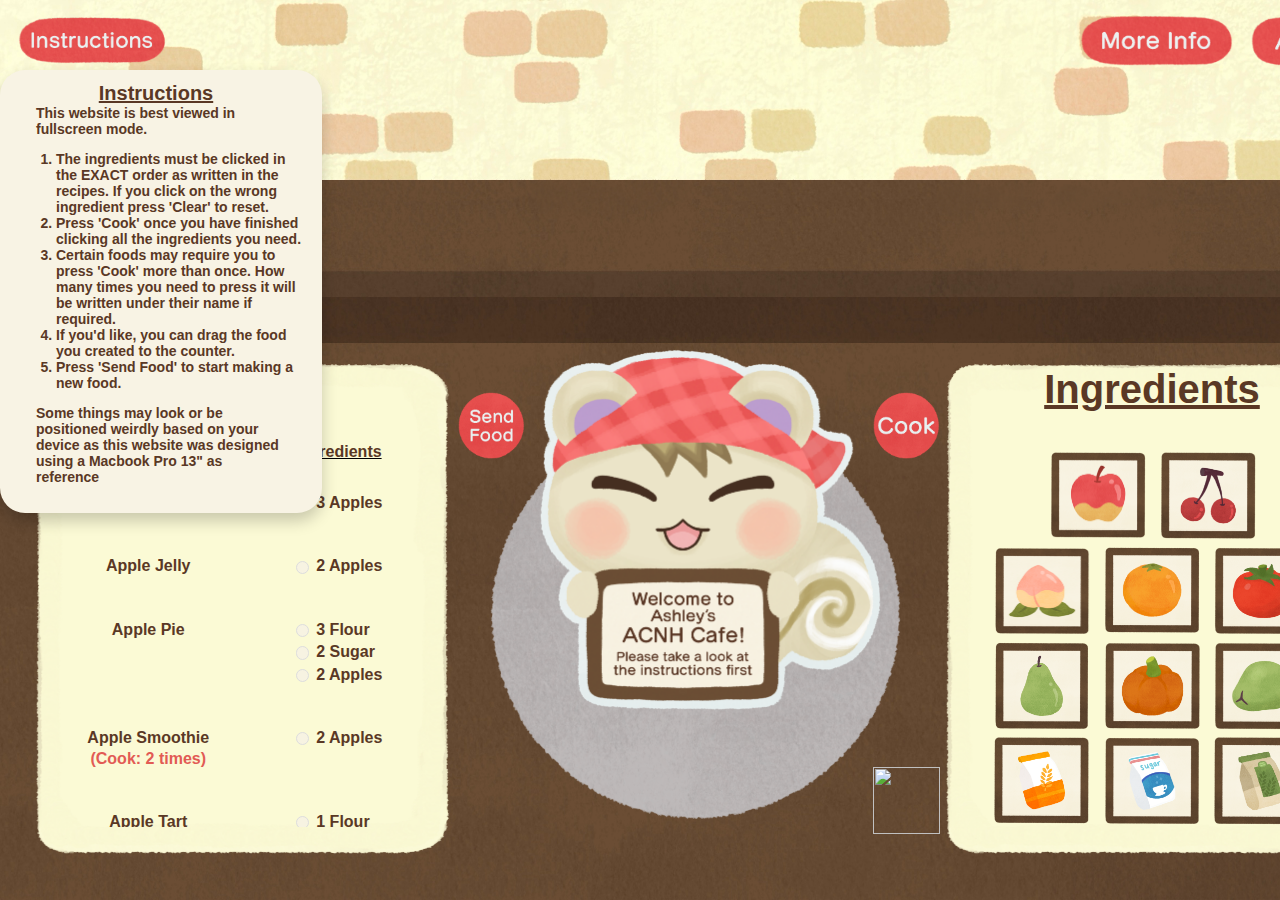
==== index.html @ 185602b7 "1" ====
<!DOCTYPE html>
<html lang="en">

<head>
    <meta charset="UTF-8">
    <meta name="viewport" content="width=device-width, initial-scale=1.0">
    <title>ACNH Cafe</title>
    <link rel="stylesheet" href="index.css">
    <script src="https://code.jquery.com/jquery-3.6.4.min.js"></script>
    <link rel="icon" type="image/x-icon" href="/images/favicon48.png">
    <script>
        (function (d) {
            var config = {
                kitId: 'vfq3vqx',
                scriptTimeout: 3000,
                async: true
            },
                h = d.documentElement, t = setTimeout(function () { h.className = h.className.replace(/\bwf-loading\b/g, "") + " wf-inactive"; }, config.scriptTimeout), tk = d.createElement("script"), f = false, s = d.getElementsByTagName("script")[0], a; h.className += " wf-loading"; tk.src = 'https://use.typekit.net/' + config.kitId + '.js'; tk.async = true; tk.onload = tk.onreadystatechange = function () { a = this.readyState; if (f || a && a != "complete" && a != "loaded") return; f = true; clearTimeout(t); try { Typekit.load(config) } catch (e) { } }; s.parentNode.insertBefore(tk, s)
        })(document);
    </script>

</head>

<body>
    <div class="grid">
        <!--background-->
        <img class="wall" width="2560" height="328" src="images/1.1.png">
        <img class="counter1" width="2560" height="200" src="images/newcounter.PNG">
        <img class="counter2" width="2560" height="92" src="images/countershadow.PNG">
        <img class="counter3" width="2560" height="980" src="images/4.PNG">
        <!--instructions button-->
        <div class="dropdown"><img class="instructions" width="151.5" height="51" src="images/instructions.PNG">
            <div class="dropdown-content">
                <p class="p2">Instructions
                <p class="p4">This website is best viewed in fullscreen mode.</p>
                <ol class="p3">
                    <li>The ingredients must be clicked in the EXACT order as written in the recipes. If you click on
                        the wrong ingredient press 'Clear' to reset.</li>
                    <li>Press 'Cook' once you have finished clicking all the ingredients you need.</li>
                    <li>Certain foods may require you to press 'Cook' more than once. How many times you need to press
                        it will be written under their name if required.</li>
                    <li>If you'd like, you can drag the food you created to the counter.</li>
                    <li>Press 'Send Food' to start making a new food.</li>
                </ol>
                <p class="p4">Some things may look or be positioned weirdly based on your device as this website was
                    designed using a Macbook Pro 13" as reference</p>

                </p>
            </div>
        </div>

      <!--  <div class="phone">
            <p5>Welcome to Ashley's Website</p5> <br>
            <p5>Please view this website on a desktop/laptop</p5>
        </div>-->

        <!--INTRO IMAGE-->
        <img class="website" id="introImage" src="images/website.PNG" alt="Intro Image">

        <img class="phone" id="introImage" src="images/phone.PNG" alt="Intro Image">

        <!--BACKGROUND FOR PHONE-->
         <!--background-->
         <img class="phonewall" width="2560" height="1103" src="about/wall2.JPG">
         <img class="phonebttm" width="2560" height="490" src="about/bttm4.jpg">

        <!--about button-->
        <a class="linkabout" href="about.html"> <img class="about" href="about.html" width="121.095" height="53.46"
                src="images/about.PNG"></a>
        <!--<img class="about" href="about.html" width="121.095" height="53.46" src="images/about.PNG">-->
        <!--more info button-->
        <a class="linkmoreinfo" href="moreinfo.html"> <img class="moreinfo" href="moreinfo.html" width="152.28"
                height="51.03" src="images/moreinfo.PNG"></a>
        <!--<img class="moreinfo" width="152.28" height="51.03" src="images/moreinfo.PNG">-->
        <!--menu and circle-->
        <img class="menuleft" width="423" height="502.8" src="images/menu.PNG">
        <img class="menuright" width="423" height="502.8" src="images/menu.PNG">
        <img class="circle" width="421.85" height="416.35" src="images/circle.PNG">

        <!--start and restart-->
        <img data-value="B" class="start button" id="start2" width="67.496" height="66.616" onclick="removeImages()"
            src="images/cook.PNG">
        <img class="reset" id="reset2" width="67.496" height="66.616" src="images/clear4.PNG">
        <!--<img data-value="R" class="reset" id="reset2" width="67.496" height="66.616" 
            src="images/mix.PNG">-->
        <img data-value="D" class="sendfood" id="reset" width="67.496" height="66.616" onclick="hideImage()"
            src="images/sendfood.PNG">


        <!--food icons-->
        <div class="tooltipa"> <img class="apple button" data-value="A" id="apple2" width="96" height="85.8"
                src="icons/apple.PNG">

            <span class="tooltiptext">apple</span>
        </div>

        <div class="tooltipc"> <img class="cherry button" data-value="C" id="cherry2" width="95.4" height="87.6"
                src="icons/cherry.PNG">
            <span class="tooltiptext">cherry</span>
        </div>

        <div class="tooltipp"> <img class="peach button" data-value="P" id="peach2" width="96" height="88.2"
                src="icons/peach.PNG">
            <span class="tooltiptext">peach</span>
        </div>

        <div class="tooltipo"> <img class="orange button" data-value="O" id="orange2" width="95.4" height="86.4"
                src="icons/orange.PNG">
            <span class="tooltiptext">orange</span>
        </div>

        <div class="tooltipt"> <img class="tomato button" data-value="T" id="tomato2" width="96.6" height="87.6"
                src="icons/tomato.PNG">
            <span class="tooltiptext">tomato</span>
        </div>

        <div class="tooltipe"> <img class="pear button" data-value="E" id="pear2" width="96" height="87.6"
                src="icons/pear.PNG">
            <span class="tooltiptext">pear</span>
        </div>

        <div class="tooltipu"> <img class="pumpkin button" data-value="U" id="pumpkin2" width="96.6" height="88.2"
                src="icons/pumpkin.PNG">
            <span class="tooltiptext">pumpkin</span>
        </div>

        <div class="tooltipn"> <img class="coconut button" data-value="N" id="coconut2" width="96" height="87.6"
                src="icons/coconut.PNG">
            <span class="tooltiptext">coconut</span>
        </div>

        <div class="tooltipf"> <img class="flour button" data-value="F" id="flour2" width="94.8" height="87"
                src="icons/flour.PNG">
            <span class="tooltiptext">flour</span>
        </div>

        <div class="tooltips"> <img class="sugar button" data-value="S" id="sugar2" width="95.4" height="87.6"
                src="icons/sugar.PNG">
            <span class="tooltiptext">sugar</span>
        </div>

        <div class="tooltipw"> <img class="wwflour button" data-value="W" id="wwflour2" width="95.4" height="87.6"
                src="icons/wwflour.PNG">
            <span class="tooltiptext">wwflour</span>
        </div>


        <h1 class="ingredients">Ingredients</h1>
        <h1 class="recipes">Recipes</h1>
        <div class="nestedtop">
            <p>Name</p>
            <p>Ingredients</p>
        </div>
        <div class="nested">
            <p>Apple Jam</p>
            <ul style="list-style-type:none;">
                <li> <input type="checkbox" class="checkbox-round"> 3 Apples
                </li>
            </ul>
            <p>Apple Jelly</p>
            <ul style="list-style-type:none;">
                <li> <input type="checkbox" class="checkbox-round"> 2 Apples
                </li>
            </ul>
            <p>Apple Pie</p>
            <ul style="list-style-type:none;">
                <li> <input type="checkbox" class="checkbox-round"> 3 Flour
                </li>
                <li> <input type="checkbox" class="checkbox-round"> 2 Sugar
                </li>
                <li> <input type="checkbox" class="checkbox-round"> 2 Apples
                </li>
            </ul>
            <p>Apple Smoothie <br> <span class="textcolorchange">(Cook: 2 times)</span></p>
            <ul style="list-style-type:none;">
                <li> <input type="checkbox" class="checkbox-round"> 2 Apples
                </li>
            </ul>
            <p>Apple Tart</p>
            <ul style="list-style-type:none;">
                <li> <input type="checkbox" class="checkbox-round"> 1 Flour
                </li>
                <li> <input type="checkbox" class="checkbox-round"> 1 Sugar
                </li>
                <li> <input type="checkbox" class="checkbox-round"> 1 Apple
                </li>
            </ul>
            <p>Cherry Jam</p>
            <ul style="list-style-type:none;">
                <li> <input type="checkbox" class="checkbox-round"> 3 Cherries
            </ul>
            <p>Cherry Jelly</p>
            <ul style="list-style-type:none;">
                <li> <input type="checkbox" class="checkbox-round"> 2 Cherries
            </ul>
            <p>Cherry Pie</p>
            <ul style="list-style-type:none;">
                <li> <input type="checkbox" class="checkbox-round"> 3 Flour
                <li> <input type="checkbox" class="checkbox-round"> 2 Sugar
                <li> <input type="checkbox" class="checkbox-round"> 2 Cherries
            </ul>
            <p>Cherry Smoothie<br> <span class="textcolorchange">(Cook: 2 times)</span></p>
            <ul style="list-style-type:none;">
                <li> <input type="checkbox" class="checkbox-round"> 2 Cherries
            </ul>
            <p>Cherry Tart</p>
            <ul style="list-style-type:none;">
                <li> <input type="checkbox" class="checkbox-round"> 1 Flour
                <li> <input type="checkbox" class="checkbox-round"> 1 Sugar
                <li> <input type="checkbox" class="checkbox-round"> 1 Cherry
            </ul>
            <p>Coconut Cookies</p>
            <ul style="list-style-type:none;">
                <li> <input type="checkbox" class="checkbox-round"> 1 Flour
                <li> <input type="checkbox" class="checkbox-round"> 1 Sugar
                <li> <input type="checkbox" class="checkbox-round"> 1 Coconut
            </ul>
            <p>Coconut Juice</p>
            <ul style="list-style-type:none;">
                <li> <input type="checkbox" class="checkbox-round"> 1 Coconut
            </ul>
            <p>Coconut Milk</p>
            <ul style="list-style-type:none;">
                <li> <input type="checkbox" class="checkbox-round"> 2 Coconuts
            </ul>
            <p>Coconut Oil</p>
            <ul style="list-style-type:none;">
                <li> <input type="checkbox" class="checkbox-round"> 3 Coconuts
            </ul>
            <p>Coconut Pancakes</p>
            <ul style="list-style-type:none;">
                <li> <input type="checkbox" class="checkbox-round"> 2 Flour
                <li> <input type="checkbox" class="checkbox-round"> 2 Sugar
                <li> <input type="checkbox" class="checkbox-round"> 2 Coconuts
            </ul>
            <p>Coconut Pudding</p>
            <ul style="list-style-type:none;">
                <li> <input type="checkbox" class="checkbox-round"> 1 Sugar
                <li> <input type="checkbox" class="checkbox-round"> 2 Coconuts
            </ul>
            <p>Fruit Cupcakes
            </p>
            <ul style="list-style-type:none;">
                <li> <input type="checkbox" class="checkbox-round"> 1 Flour
                <li> <input type="checkbox" class="checkbox-round"> 1 Apple
                <li> <input type="checkbox" class="checkbox-round"> 1 Orange
                <li> <input type="checkbox" class="checkbox-round"> 1 Pear
                <li> <input type="checkbox" class="checkbox-round"> 1 Peach
                <li> <input type="checkbox" class="checkbox-round"> 1 Cherry
            </ul>
            <p>Fruit Pizza</p>
            <ul style="list-style-type:none;">
                <li> <input type="checkbox" class="checkbox-round"> 3 Flour
                <li> <input type="checkbox" class="checkbox-round"> 1 Apple
                <li> <input type="checkbox" class="checkbox-round"> 1 Orange
                <li> <input type="checkbox" class="checkbox-round"> 1 Pear
                <li> <input type="checkbox" class="checkbox-round"> 1 Peach
                <li> <input type="checkbox" class="checkbox-round"> 1 Cherry
            </ul>
            <p>Fruit Salad</p>
            <ul style="list-style-type:none;">
                <li> <input type="checkbox" class="checkbox-round"> 1 Apple
                <li> <input type="checkbox" class="checkbox-round"> 1 Orange
                <li> <input type="checkbox" class="checkbox-round"> 1 Pear
                <li> <input type="checkbox" class="checkbox-round"> 1 Peach
                <li> <input type="checkbox" class="checkbox-round"> 1 Cherry
            </ul>
            <p>Fruit Scones</p>
            <ul style="list-style-type:none;">
                <li> <input type="checkbox" class="checkbox-round"> 2 Flour
                <li> <input type="checkbox" class="checkbox-round"> 1 Apple
                <li> <input type="checkbox" class="checkbox-round"> 1 Orange
                <li> <input type="checkbox" class="checkbox-round"> 1 Pear
                <li> <input type="checkbox" class="checkbox-round"> 1 Peach
                <li> <input type="checkbox" class="checkbox-round"> 1 Cherry
            </ul>
            <p>Fruit-Topped Pancakes<br> <span class="textcolorchange">(Cook: 2 times)</span></p>
            <ul style="list-style-type:none;">
                <li> <input type="checkbox" class="checkbox-round"> 2 Flour
                <li> <input type="checkbox" class="checkbox-round"> 1 Apple
                <li> <input type="checkbox" class="checkbox-round"> 1 Orange
                <li> <input type="checkbox" class="checkbox-round"> 1 Pear
                <li> <input type="checkbox" class="checkbox-round"> 1 Peach
                <li> <input type="checkbox" class="checkbox-round"> 1 Cherry
            </ul>
            <p>Mixed-Fruits Bagel Sandwich<br> <span class="textcolorchange">(Cook: 3 times)</span></p>
            <ul style="list-style-type:none;">
                <li> <input type="checkbox" class="checkbox-round"> 2 Flour
                <li> <input type="checkbox" class="checkbox-round"> 1 Apple
                <li> <input type="checkbox" class="checkbox-round"> 1 Orange
                <li> <input type="checkbox" class="checkbox-round"> 1 Pear
                <li> <input type="checkbox" class="checkbox-round"> 1 Peach
                <li> <input type="checkbox" class="checkbox-round"> 1 Cherry
            </ul>
            <p>Mixed-Fruits Crepe<br> <span class="textcolorchange">(Cook: 4 times)</span></p>
            <ul style="list-style-type:none;">
                <li> <input type="checkbox" class="checkbox-round"> 2 Flour
                <li> <input type="checkbox" class="checkbox-round"> 1 Apple
                <li> <input type="checkbox" class="checkbox-round"> 1 Orange
                <li> <input type="checkbox" class="checkbox-round"> 1 Pear
                <li> <input type="checkbox" class="checkbox-round"> 1 Peach
                <li> <input type="checkbox" class="checkbox-round"> 1 Cherry
            </ul>
            <p>Mixed-Fruits Pie<br> <span class="textcolorchange">(Cook: 2 times)</span></p>
            <ul style="list-style-type:none;">
                <li> <input type="checkbox" class="checkbox-round"> 3 Flour
                <li> <input type="checkbox" class="checkbox-round"> 1 Apple
                <li> <input type="checkbox" class="checkbox-round"> 1 Orange
                <li> <input type="checkbox" class="checkbox-round"> 1 Pear
                <li> <input type="checkbox" class="checkbox-round"> 1 Peach
                <li> <input type="checkbox" class="checkbox-round"> 1 Cherry
            </ul>
            <p>Mixed-Fruits Sandwich</p>
            <ul style="list-style-type:none;">
                <li> <input type="checkbox" class="checkbox-round"> 2 Flour
                <li> <input type="checkbox" class="checkbox-round"> 1 Orange
                <li> <input type="checkbox" class="checkbox-round"> 1 Pear
                <li> <input type="checkbox" class="checkbox-round"> 1 Peach
            </ul>
            <p>Mixed-Fruits Tart<br> <span class="textcolorchange">(Cook: 2 times)</span></p>
            <ul style="list-style-type:none;">
                <li> <input type="checkbox" class="checkbox-round"> 1 Flour
                <li> <input type="checkbox" class="checkbox-round"> 1 Apple
                <li> <input type="checkbox" class="checkbox-round"> 1 Orange
                <li> <input type="checkbox" class="checkbox-round"> 1 Pear
                <li> <input type="checkbox" class="checkbox-round"> 1 Peach
                <li> <input type="checkbox" class="checkbox-round"> 1 Cherry
            </ul>
            <p>Orange Jelly</p>
            <ul style="list-style-type:none;">
                <li> <input type="checkbox" class="checkbox-round"> 2 Oranges
            </ul>
            <p>Orange Marmalade</p>
            <ul style="list-style-type:none;">
                <li> <input type="checkbox" class="checkbox-round"> 3 Oranges
            </ul>
            <p>Orange Pie</p>
            <ul style="list-style-type:none;">
                <li> <input type="checkbox" class="checkbox-round"> 3 Flour
                <li> <input type="checkbox" class="checkbox-round"> 2 Sugar
                <li> <input type="checkbox" class="checkbox-round"> 2 Oranges
            </ul>
            <p>Orange Pound Cake</p>
            <ul style="list-style-type:none;">
                <li> <input type="checkbox" class="checkbox-round"> 2 Flour
                <li> <input type="checkbox" class="checkbox-round"> 1 Sugar
                <li> <input type="checkbox" class="checkbox-round"> 2 Oranges
            </ul>
            <p>Orange Smoothie<br> <span class="textcolorchange">(Cook: 2 times)</span></p>
            <ul style="list-style-type:none;">
                <li> <input type="checkbox" class="checkbox-round"> 2 Oranges
            </ul>
            <p>Orange Tart</p>
            <ul style="list-style-type:none;">
                <li> <input type="checkbox" class="checkbox-round"> 1 Flour
                <li> <input type="checkbox" class="checkbox-round"> 1 Sugar
                <li> <input type="checkbox" class="checkbox-round"> 1 Orange
            </ul>
            <p>Peach Jam</p>
            <ul style="list-style-type:none;">
                <li> <input type="checkbox" class="checkbox-round"> 3 Peaches
            </ul>
            <p>Peach Jelly</p>
            <ul style="list-style-type:none;">
                <li> <input type="checkbox" class="checkbox-round"> 2 Peaches
            </ul>
            <p>Peach Pie</p>
            <ul style="list-style-type:none;">
                <li> <input type="checkbox" class="checkbox-round"> 3 Flour
                <li> <input type="checkbox" class="checkbox-round"> 2 Sugar
                <li> <input type="checkbox" class="checkbox-round"> 2 Peaches
            </ul>
            <p>Peach Smoothie<br> <span class="textcolorchange">(Cook: 2 times)</span></p>
            <ul style="list-style-type:none;">
                <li> <input type="checkbox" class="checkbox-round"> 2 Peaches
            </ul>
            <p>Peach Tart</p>
            <ul style="list-style-type:none;">
                <li> <input type="checkbox" class="checkbox-round"> 1 Flour
                <li> <input type="checkbox" class="checkbox-round"> 1 Sugar
                <li> <input type="checkbox" class="checkbox-round"> 1 Peach
            </ul>
            <p>Pear Jam</p>
            <ul style="list-style-type:none;">
                <li> <input type="checkbox" class="checkbox-round"> 3 Pears
            </ul>
            <p>Pear Jelly</p>
            <ul style="list-style-type:none;">
                <li> <input type="checkbox" class="checkbox-round"> 2 Pears
            </ul>
            <p>Pear Pie</p>
            <ul style="list-style-type:none;">
                <li> <input type="checkbox" class="checkbox-round"> 3 Flour
                <li> <input type="checkbox" class="checkbox-round"> 2 Sugar
                <li> <input type="checkbox" class="checkbox-round"> 2 Pears
            </ul>
            <p>Pear Smoothie<br> <span class="textcolorchange">(Cook: 2 times)</span></p>
            <ul style="list-style-type:none;">
                <li> <input type="checkbox" class="checkbox-round"> 2 Pears
            </ul>
            <p>Pear Tart</p>
            <ul style="list-style-type:none;">
                <li> <input type="checkbox" class="checkbox-round"> 1 Flour
                <li> <input type="checkbox" class="checkbox-round"> 1 Sugar
                <li> <input type="checkbox" class="checkbox-round"> 1 Pear
            </ul>
            <p>Pumpkin Cupcakes</p>
            <ul style="list-style-type:none;">
                <li> <input type="checkbox" class="checkbox-round"> 1 Flour
                <li> <input type="checkbox" class="checkbox-round"> 1 Sugar
                <li> <input type="checkbox" class="checkbox-round"> 1 Pumpkin
            </ul>
            <p>Pumpkin Curry</p>
            <ul style="list-style-type:none;">
                <li> <input type="checkbox" class="checkbox-round"> 3 Flour
                <li> <input type="checkbox" class="checkbox-round"> 3 Pumpkins
            </ul>
            <p>Pumpkin Pound Cake</p>
            <ul style="list-style-type:none;">
                <li> <input type="checkbox" class="checkbox-round"> 2 Flour
                <li> <input type="checkbox" class="checkbox-round"> 1 Sugar
                <li> <input type="checkbox" class="checkbox-round"> 2 Pumpkins
            </ul>
            <p>Pumpkin Scones</p>
            <ul style="list-style-type:none;">
                <li> <input type="checkbox" class="checkbox-round"> 2 Whole-Wheat Flour
                <li> <input type="checkbox" class="checkbox-round"> 1 Sugar
                <li> <input type="checkbox" class="checkbox-round"> 2 Pumpkins
            </ul>
            <p>Pumpkin Soup</p>
            <ul style="list-style-type:none;">
                <li> <input type="checkbox" class="checkbox-round"> 3 Pumpkins
            </ul>
            <p>Tomates Al Ajillo</p>
            <ul style="list-style-type:none;">
                <li> <input type="checkbox" class="checkbox-round"> 3 Tomatoes
            </ul>
            <p>Tomato Bagel Sandwich</p>
            <ul style="list-style-type:none;">
                <li> <input type="checkbox" class="checkbox-round"> 2 Flour
                <li> <input type="checkbox" class="checkbox-round"> 3 Tomatoes
            </ul>
            <p>Tomato Juice</p>
            <ul style="list-style-type:none;">
                <li> <input type="checkbox" class="checkbox-round"> 2 Tomatoes
            </ul>

        </div>

        <!-- DRAG AND DROP CODE-->
        <div id="centerDiv" ondragstart="dragStartHandler(event)"> <img id="display" src="" draggable="true"
                ondragstart="dragStartHandler(event)"></div>

        <div id="dropArea" ondrop="dropHandler(event)" ondragover="dragOverHandler(event)">
        </div>

        <!--CODE FOR THE FOOD DISPLAY-->
        <div id="clicked-buttons"></div>






        <!---FOOD-->
        <!--  <div class="image-container">
            <img id="image1" src="food/Apple_Jam_NH_Icon.png" alt="Image 1" style="display: none;">
        </div>
        <button id="hideImagesButton">Hide Images</button>
        <button id="button1">Button 1</button>
        <button id="button2">Button 2</button>
        <button id="button3">Button 3</button> -->
        <!--IMAGINARY CIRCLE-->
        <!--RESULTED FOODS-->
        <!--<div class="image-container" id="image-container">
           <img id="image1" src="food/Apple_Jam_NH_Icon.png" alt="Image 1" width="200" height="200"
                style="display: none;">
            <img id="displayed-image" src=""> -->
    </div>



    </div>

</body>
<script>

    //SHOW MARSHAL 
    document.addEventListener('DOMContentLoaded', function() {
    // Show the image
    document.getElementById('introImage').style.opacity = '1';

    // Set a timeout to start fading out the image after 4 seconds
    setTimeout(function() {
        document.getElementById('introImage').style.opacity = '0';
    }, 2000); // 4000 milliseconds = 4 seconds

    // Set a timeout to hide the image after 5 seconds
    setTimeout(function() {
        document.getElementById('introImage').style.display = 'none';
    }, 3000); // 5000 milliseconds = 5 seconds
});


    //CLEAR BUTTON
    // Define hideImage, removeImages, and clearImages in the global scope or attach them to an object

    function hideImage() {
        // Hide the image in dropArea
        document.getElementById('centerDiv').innerHTML = '';
        document.getElementById('display').innerHTML = '';
        document.getElementById('.image-container').innerHTML = '';
        document.getElementById('dropArea').innerHTML = '';
    }

    function removeImages() {
        // Remove specific images
        for (let i = 0; i < createdImages.length; i++) {
            document.getElementById('centerDiv').removeChild(createdImages[i]);
        }

        // Clear the array
        createdImages = [];
    }

    function clearImages() {
        // Remove all existing images
        var specificArea = document.getElementById('centerDiv');
        var images = specificArea.querySelectorAll('.image-container');

        images.forEach(function (image) {
            specificArea.removeChild(image);
        });

        // Clear the array
        createdImages = [];
    }

    // Define handleClick function
    function handleClick() {
        hideImage();
        removeImages();
        clearImages();

    }

    // Assign handleClick function to the button's onclick attribute
    document.getElementById("reset2").onclick = handleClick;







    //MAKE SEND FOOD DISAPPEAR ON COUNTER
    function hideImage() {
        // Hide the image in dropArea
        document.getElementById('dropArea').innerHTML = '';

    }

    // CODE FOR DRAGGING AND DROPPING!!!!!!!

    function dragStartHandler(event) {
        // Set the dragged data
        event.dataTransfer.setData('text/plain', 'Dropped Image');

    }

    function dragOverHandler(event) {
        // Prevent default behavior to allow drop
        event.preventDefault();
    }

    function dropHandler(event) {
        // Prevent default behavior to allow drop
        event.preventDefault();

        // Get the dragged data
        var data = event.dataTransfer.getData('text/plain');

        // Check if the dragged data is 'Dropped Image'
        if (data === 'Dropped Image') {
            // Get the dragged image
            var draggedImage = document.getElementById('display').cloneNode(true);
            draggedImage.style.margin = '0';
            draggedImage.style.width = '100px';
            draggedImage.style.height = '100px';

            // Append the image to the drop area
            document.getElementById('dropArea').innerHTML = '';
            document.getElementById('dropArea').appendChild(draggedImage);

        }
    }

    //CODE FOR SHOWING THE RESULTED IN THE CIRCLE!!!!!

    $(document).ready(function () {
        const $buttons = $('.button');
        const $display = $('#display');
        const $clickedButtons = $('#clicked-buttons');
        const $reset = $('#reset, #reset2'); // Merge selectors for both reset buttons

        // Array to track clicked buttons
        var values = [];

        $reset.on('click', function () {
            // Reset the values array and update the displayed clicked buttons
            values = [];
            $clickedButtons.text('Clicked Buttons: ');
            // Clear the displayed image
            $display.attr('src', '');
            // Hide the image
            $display.hide();
        });

        $buttons.on('click', function () {
            const $button = $(this);
            const value = $button.data('value'); // Use data-value attribute

            // If there are already 5 previously clicked buttons, start a new combination
            if (values.length === 15) {
                values = [];
            }

            values.push(value);
            $clickedButtons.text('Clicked Buttons: ' + values.join(', '));

            // Form a key by joining the values array
            const key = values.join('');

            // Display the corresponding image based on the key
            $display.attr('src', 'output/' + key + '.png');

            // Show the image when Button B is clicked
            if (value === 'B') {
                $display.show();
            }
            // Make the displayed image draggable
            $display[0].addEventListener('dragstart', function (e) {
                // Set the data to be dragged
                e.dataTransfer.setData('text/plain', 'Dropped Image');
            });
        });
    });




    //CODE FOR REMOVING EVERYTHING IN AREA

    function removeImages() {
        // Remove specific images
        for (let i = 0; i < createdImages.length; i++) {
            document.getElementById('centerDiv').removeChild(createdImages[i]);

        }

        // Clear the array
        createdImages = [];
    }

    function clearImages() {
        // Remove all existing images
        var specificArea = document.getElementById('centerDiv');
        var images = specificArea.querySelectorAll('.image-container');

        images.forEach(function (image) {
            specificArea.removeChild(image);
        });

        // Clear the array
        createdImages = [];
    }






    //----APPLE----
    var createdImages = [];
    document.getElementById('apple2').addEventListener('click', function () {
        var img = document.createElement('img');
        img.src = 'circles/apple.PNG'; // Replace with your image path
        img.style.maxWidth = '100px'; // Set maximum dimensions
        img.style.maxHeight = '100%';
        img.style.position = 'absolute';
        img.className = 'apples';
        createdImages.push(img);
        img.onload = function () {
            positionImage(this);
        };
        // If the image is cached, it won't trigger onload after being appended.
        positionImage(img);
        document.getElementById('centerDiv').appendChild(img);
    });
    function positionImage(img) {
        if (!img.complete) {
            // If the image hasn't loaded, don't position it yet.
            return;
        }
        var div = document.getElementById('centerDiv');
        var divRect = div.getBoundingClientRect();
        var maxX = divRect.width - img.width;
        var maxY = divRect.height - img.height;

        // Adjust the positioning to ensure the image stays within the container
        img.style.top = Math.min(Math.random() * maxY, maxY) + 'px';
        img.style.left = Math.min(Math.random() * maxX, maxX) + 'px';
    }

    //----CHERRY----
    var createdImages = [];
    document.getElementById('cherry2').addEventListener('click', function () {
        var img = document.createElement('img');
        img.src = 'circles/cherry.PNG'; // Replace with your image path
        img.style.maxWidth = '100px'; // Set maximum dimensions
        img.style.maxHeight = '100%';
        img.style.position = 'absolute';
        img.className = 'cherries';
        createdImages.push(img);
        img.onload = function () {
            positionImage(this);
        };
        // If the image is cached, it won't trigger onload after being appended.
        positionImage(img);
        document.getElementById('centerDiv').appendChild(img);
    });
    function positionImage(img) {
        if (!img.complete) {
            // If the image hasn't loaded, don't position it yet.
            return;
        }
        var div = document.getElementById('centerDiv');
        var divRect = div.getBoundingClientRect();
        var maxX = divRect.width - img.width;
        var maxY = divRect.height - img.height;

        // Adjust the positioning to ensure the image stays within the container
        img.style.top = Math.min(Math.random() * maxY, maxY) + 'px';
        img.style.left = Math.min(Math.random() * maxX, maxX) + 'px';
    }

    //----PEACH----
    var createdImages = [];
    document.getElementById('peach2').addEventListener('click', function () {
        var img = document.createElement('img');
        img.src = 'circles/peach.PNG'; // Replace with your image path
        img.style.maxWidth = '100px'; // Set maximum dimensions
        img.style.maxHeight = '100%';
        img.style.position = 'absolute';
        img.className = 'peaches';
        createdImages.push(img);
        img.onload = function () {
            positionImage(this);
        };
        // If the image is cached, it won't trigger onload after being appended.
        positionImage(img);
        document.getElementById('centerDiv').appendChild(img);
    });
    function positionImage(img) {
        if (!img.complete) {
            // If the image hasn't loaded, don't position it yet.
            return;
        }
        var div = document.getElementById('centerDiv');
        var divRect = div.getBoundingClientRect();
        var maxX = divRect.width - img.width;
        var maxY = divRect.height - img.height;

        // Adjust the positioning to ensure the image stays within the container
        img.style.top = Math.min(Math.random() * maxY, maxY) + 'px';
        img.style.left = Math.min(Math.random() * maxX, maxX) + 'px';
    }

    //----ORANGE----
    var createdImages = [];
    document.getElementById('orange2').addEventListener('click', function () {
        var img = document.createElement('img');
        img.src = 'circles/orange.PNG'; // Replace with your image path
        img.style.maxWidth = '100px'; // Set maximum dimensions
        img.style.maxHeight = '100%';
        img.style.position = 'absolute';
        img.className = 'oranges';
        createdImages.push(img);
        img.onload = function () {
            positionImage(this);
        };
        // If the image is cached, it won't trigger onload after being appended.
        positionImage(img);
        document.getElementById('centerDiv').appendChild(img);
    });
    function positionImage(img) {
        if (!img.complete) {
            // If the image hasn't loaded, don't position it yet.
            return;
        }
        var div = document.getElementById('centerDiv');
        var divRect = div.getBoundingClientRect();
        var maxX = divRect.width - img.width;
        var maxY = divRect.height - img.height;

        // Adjust the positioning to ensure the image stays within the container
        img.style.top = Math.min(Math.random() * maxY, maxY) + 'px';
        img.style.left = Math.min(Math.random() * maxX, maxX) + 'px';
    }

    //----TOMATO----
    var createdImages = [];
    document.getElementById('tomato2').addEventListener('click', function () {
        var img = document.createElement('img');
        img.src = 'circles/tomato.PNG'; // Replace with your image path
        img.style.maxWidth = '100px'; // Set maximum dimensions
        img.style.maxHeight = '100%';
        img.style.position = 'absolute';
        img.className = 'tomatoes';
        createdImages.push(img);
        img.onload = function () {
            positionImage(this);
        };
        // If the image is cached, it won't trigger onload after being appended.
        positionImage(img);
        document.getElementById('centerDiv').appendChild(img);
    });
    function positionImage(img) {
        if (!img.complete) {
            // If the image hasn't loaded, don't position it yet.
            return;
        }
        var div = document.getElementById('centerDiv');
        var divRect = div.getBoundingClientRect();
        var maxX = divRect.width - img.width;
        var maxY = divRect.height - img.height;

        // Adjust the positioning to ensure the image stays within the container
        img.style.top = Math.min(Math.random() * maxY, maxY) + 'px';
        img.style.left = Math.min(Math.random() * maxX, maxX) + 'px';
    }

    //----PEAR----
    var createdImages = [];
    document.getElementById('pear2').addEventListener('click', function () {
        var img = document.createElement('img');
        img.src = 'circles/pear.PNG'; // Replace with your image path
        img.style.maxWidth = '100px'; // Set maximum dimensions
        img.style.maxHeight = '100%';
        img.style.position = 'absolute';
        img.className = 'pears';
        createdImages.push(img);
        img.onload = function () {
            positionImage(this);
        };
        // If the image is cached, it won't trigger onload after being appended.
        positionImage(img);
        document.getElementById('centerDiv').appendChild(img);
    });
    function positionImage(img) {
        if (!img.complete) {
            // If the image hasn't loaded, don't position it yet.
            return;
        }
        var div = document.getElementById('centerDiv');
        var divRect = div.getBoundingClientRect();
        var maxX = divRect.width - img.width;
        var maxY = divRect.height - img.height;

        // Adjust the positioning to ensure the image stays within the container
        img.style.top = Math.min(Math.random() * maxY, maxY) + 'px';
        img.style.left = Math.min(Math.random() * maxX, maxX) + 'px';
    }

    //----PUMPKIN----
    var createdImages = [];
    document.getElementById('pumpkin2').addEventListener('click', function () {
        var img = document.createElement('img');
        img.src = 'circles/pumpkin.PNG'; // Replace with your image path
        img.style.maxWidth = '100px'; // Set maximum dimensions
        img.style.maxHeight = '100%';
        img.style.position = 'absolute';
        img.className = 'pumpkins';
        createdImages.push(img);
        img.onload = function () {
            positionImage(this);
        };
        // If the image is cached, it won't trigger onload after being appended.
        positionImage(img);
        document.getElementById('centerDiv').appendChild(img);
    });
    function positionImage(img) {
        if (!img.complete) {
            // If the image hasn't loaded, don't position it yet.
            return;
        }
        var div = document.getElementById('centerDiv');
        var divRect = div.getBoundingClientRect();
        var maxX = divRect.width - img.width;
        var maxY = divRect.height - img.height;

        // Adjust the positioning to ensure the image stays within the container
        img.style.top = Math.min(Math.random() * maxY, maxY) + 'px';
        img.style.left = Math.min(Math.random() * maxX, maxX) + 'px';
    }

    //----COCONUT----
    var createdImages = [];
    document.getElementById('coconut2').addEventListener('click', function () {
        var img = document.createElement('img');
        img.src = 'circles/coconut.PNG'; // Replace with your image path
        img.style.maxWidth = '100px'; // Set maximum dimensions
        img.style.maxHeight = '100%';
        img.style.position = 'absolute';
        img.className = 'coconuts';
        createdImages.push(img);
        img.onload = function () {
            positionImage(this);
        };
        // If the image is cached, it won't trigger onload after being appended.
        positionImage(img);
        document.getElementById('centerDiv').appendChild(img);
    });
    function positionImage(img) {
        if (!img.complete) {
            // If the image hasn't loaded, don't position it yet.
            return;
        }
        var div = document.getElementById('centerDiv');
        var divRect = div.getBoundingClientRect();
        var maxX = divRect.width - img.width;
        var maxY = divRect.height - img.height;

        // Adjust the positioning to ensure the image stays within the container
        img.style.top = Math.min(Math.random() * maxY, maxY) + 'px';
        img.style.left = Math.min(Math.random() * maxX, maxX) + 'px';
    }

    //----FLOUR----
    var createdImages = [];
    document.getElementById('flour2').addEventListener('click', function () {
        var img = document.createElement('img');
        img.src = 'circles/flour.PNG'; // Replace with your image path
        img.style.maxWidth = '100px'; // Set maximum dimensions
        img.style.maxHeight = '100%';
        img.style.position = 'absolute';
        img.className = 'flours';
        createdImages.push(img);
        img.onload = function () {
            positionImage(this);
        };
        // If the image is cached, it won't trigger onload after being appended.
        positionImage(img);
        document.getElementById('centerDiv').appendChild(img);
    });
    function positionImage(img) {
        if (!img.complete) {
            // If the image hasn't loaded, don't position it yet.
            return;
        }
        var div = document.getElementById('centerDiv');
        var divRect = div.getBoundingClientRect();
        var maxX = divRect.width - img.width;
        var maxY = divRect.height - img.height;

        // Adjust the positioning to ensure the image stays within the container
        img.style.top = Math.min(Math.random() * maxY, maxY) + 'px';
        img.style.left = Math.min(Math.random() * maxX, maxX) + 'px';
    }

    //----SUGAR----
    var createdImages = [];
    document.getElementById('sugar2').addEventListener('click', function () {
        var img = document.createElement('img');
        img.src = 'circles/sugar.PNG'; // Replace with your image path
        img.style.maxWidth = '100px'; // Set maximum dimensions
        img.style.maxHeight = '100%';
        img.style.position = 'absolute';
        img.className = 'sugars';
        createdImages.push(img);
        img.onload = function () {
            positionImage(this);
        };
        // If the image is cached, it won't trigger onload after being appended.
        positionImage(img);
        document.getElementById('centerDiv').appendChild(img);
    });
    function positionImage(img) {
        if (!img.complete) {
            // If the image hasn't loaded, don't position it yet.
            return;
        }
        var div = document.getElementById('centerDiv');
        var divRect = div.getBoundingClientRect();
        var maxX = divRect.width - img.width;
        var maxY = divRect.height - img.height;

        // Adjust the positioning to ensure the image stays within the container
        img.style.top = Math.min(Math.random() * maxY, maxY) + 'px';
        img.style.left = Math.min(Math.random() * maxX, maxX) + 'px';
    }

    //----WWFLOUR----
    var createdImages = [];
    document.getElementById('wwflour2').addEventListener('click', function () {
        var img = document.createElement('img');
        img.src = 'circles/wwf.PNG'; // Replace with your image path
        img.style.maxWidth = '100px'; // Set maximum dimensions
        img.style.maxHeight = '100%';
        img.style.position = 'absolute';
        img.className = 'wwflours';
        createdImages.push(img);
        img.onload = function () {
            positionImage(this);
        };
        // If the image is cached, it won't trigger onload after being appended.
        positionImage(img);
        document.getElementById('centerDiv').appendChild(img);
    });
    function positionImage(img) {
        if (!img.complete) {
            // If the image hasn't loaded, don't position it yet.
            return;
        }
        var div = document.getElementById('centerDiv');
        var divRect = div.getBoundingClientRect();
        var maxX = divRect.width - img.width;
        var maxY = divRect.height - img.height;

        // Adjust the positioning to ensure the image stays within the container
        img.style.top = Math.min(Math.random() * maxY, maxY) + 'px';
        img.style.left = Math.min(Math.random() * maxX, maxX) + 'px';
    }
</script>

</html>
---- index.css ----
body {
    margin: 0;
    padding: 0;
    min-block-size: 100vb;
    box-sizing: border-box;
    background: rgb(73, 54, 38);
    height: 100vh;
}

.grid {
    display: grid;
    min-block-size: 100vb;
    grid-template-columns: repeat(12, 1fr);
    grid-template-rows: repeat(12, auto);
}

#display {
    display: none;
    margin: 0;
    grid-column: 6/7;
    grid-row: 8/9;
    margin-left: 95px;
    margin-top: 90px;
    width: 200px;
    height: 200px;
    z-index: 5;
}

.website {
    margin: 0;
    grid-column: 6/7;
    grid-row: 7/9;
    margin-bottom: 170px;
    margin-left: 30px;
    width: 400px;
    height: auto;
    z-index: 99;
}

#introImage {
    transition: opacity 1s ease-out;
    /* Add transition effect to opacity property */
}


.p2 {
    font-family: "fot-seurat-pron", sans-serif;
    font-weight: 600;
    font-style: normal;
    color: #5A3825;
    text-align: center;
    font-size: 20px;
    text-decoration: underline;
    width: 250px;
    margin: 0;
    margin-left: 15px;
}

.p3 {
    font-family: "fot-seurat-pron", sans-serif;
    font-weight: 600;
    font-style: normal;
    color: #5A3825;
    text-align: left;
    font-size: 14px;
    width: 250px;
}

.p4 {
    font-family: "fot-seurat-pron", sans-serif;
    font-weight: 600;
    font-style: normal;
    color: #5A3825;
    text-align: left;
    margin: auto;
    font-size: 14px;
    width: 250px;
}

.phone {
    grid-column: 4/10;
    grid-row: 6/9;
    font-family: "fot-seurat-pron", sans-serif;
    font-weight: 600;
    font-style: normal;
    font-size: 50px;
    color: #5A3825;
    text-align: center;
    font-size: 20px;
    width: 250px;
    margin: 0;
    margin-left: auto;
    margin-right: auto;
    display: none;
}

#clicked-buttons {
    display: none;
}

/*background*/
.wall {
    margin: 0;
    inline-size: 100%;
    block-size: 100%;
    grid-column: 1 / 13;
    grid-row-start: 1;
    grid-row-end: 1;
}

.counter1 {
    margin: 0;
    grid-column: 1 / 13;
    grid-row-start: 2;
    inline-size: 100%;
    block-size: 100%;
}

.counter2 {
    margin: 0;
    grid-column: 1 / 13;
    grid-row-start: 3;
    inline-size: 100%;
    block-size: 100%;
}

.counter3 {
    margin: 0;
    grid-column: 1 / 13;
    grid-row: 4/13;
    inline-size: 100%;
    block-size: 100%;
}

/*PHONE BG*/
.phonewall {
    display: none;
}

.phonebttm {
    display: none;
}

/*instructions button*/
.instructions {
    margin: 0;
    grid-column: 1/2;
    grid-row: 1/3;
    margin-top: 15px;
    margin-left: 15px;
}

.instructions:hover {
    filter: contrast(120%);
    cursor: pointer;
}

.dropdown {
    margin: 0;
    grid-column: 1/2;
    grid-row: 1/3;
    position: relative;
    display: inline-block;
    height: 90px;
    width: 50px;
}

.dropdown-content {
    display: none;
    position: absolute;
    background-color: rgb(248, 243, 228);
    min-width: 160px;
    box-shadow: 0px 8px 16px 0px rgba(0, 0, 0, 0.2);
    padding: 12px 16px;
    z-index: 1;
    border-radius: 25px;
}

.dropdown:hover .dropdown-content {
    margin: 0;
    grid-column: 1/2;
    grid-row: 1/3;
    display: block;
}

/*about button*/
.about {
    margin: 0;
    grid-column: 12/13;
    grid-row: 1/1;
    margin-left: 310px;
    margin-top: 15px;
}

.about:hover {
    filter: contrast(120%);
}

.linkabout {
    margin: 0;
    grid-column: 12/13;
    grid-row: 1/1;
    width: 121px;
    height: 53;
}

/*start/COOK button*/
.start {
    margin: 0;
    grid-column: 6/7;
    grid-row: 7/9;
    margin-left: 420px;
    margin-top: 45px;
}

.start:hover {
    filter: contrast(120%);
    cursor: pointer;
}

/*reset/MIX button*/
.reset {
    margin: 0;
    grid-column: 6/7;
    grid-row: 8/10;
    margin-left: 420px;
    margin-top: 360px;
}

.reset:hover {
    filter: contrast(120%);
    cursor: pointer;
}

/*SEND FOOD button*/
.sendfood {
    margin: 0;
    grid-column: 6/7;
    grid-row: 7/9;
    margin-left: 5px;
    margin-top: 45px;
}

.sendfood:hover {
    filter: contrast(120%);
    cursor: pointer;
}



/*more info button*/
.moreinfo {
    margin: 0;
    grid-column: 12/13;
    grid-row: 1/1;
    margin-left: 140px;
    margin-top: 15px;
}

.moreinfo:hover {
    filter: contrast(120%);
    cursor: pointer;
}

.linkmoreinfo {
    margin: 0;
    grid-column: 12/13;
    grid-row: 1/1;
    width: 292px;
    height: 66px;
}

/*menu and circle*/
.menuleft {
    margin: 0;
    grid-column: 1/2;
    grid-row: 7/9;
    padding-top: 10px;
    padding-left: 30px;
}

.menuright {
    margin: 0;
    grid-column: 12/13;
    grid-row: 7/9;
    padding-top: 10px;
    padding-right: 30px;
}

.circle {
    margin: 0;
    grid-column: 6/7;
    grid-row: 8/9;
    padding-bottom: 70px;
    margin-left: 30px;
}

/*IMAGINARY CIRCLE*/
#centerDiv {
    position: relative;
    margin: 0;
    margin-top: 13px;
    margin-left: 47px;
    grid-column: 6/7;
    grid-row: 8/9;
    width: 390px;
    height: 390px;
    border-radius: 50%;
    overflow: hidden;
    z-index: 4;
}

/*DROP AREA*/

#dropArea {
    margin: 0;
    grid-column: 1 / 13;
    grid-row: 2;
    inline-size: 100%;
    block-size: 100%;
    text-align: center;
}

#droppedImage {
    max-width: 100%;
    max-height: 100%;
}




/*icons*/
.apple {
    margin: 0;
    grid-column: 12/13;
    grid-row: 8/9;
    margin-left: 110px;
    margin-top: 45px;
}

.apple:hover+.tooltiptext {
    filter: saturate(130%);
    cursor: pointer;
    opacity: 1;
    visibility: visible;
}

.tooltipa {
    margin: 0;
    grid-column: 12/13;
    grid-row: 8/9;
    width: 96px;
    height: 86px;
    cursor: pointer;
}

.tooltipa .tooltiptext {
    visibility: hidden;
    width: 120px;
    height: 120px;
    background-color: rgb(226, 91, 84);
    color: #fff;
    text-align: center;
    border-radius: 10px;
    padding: 0;
    z-index: 90;
    bottom: 225%;
    left: 50%;
    margin-left: 130px;
    opacity: 0;
    transition: opacity 0.3s;
    padding-left: 6px;
    padding-right: 6px;
    padding-top: 4px;
    padding-bottom: 4px;
    font-family: "fot-seurat-pron", sans-serif;
    font-weight: 600;
    font-style: normal;
    font-size: 14px;
}


.tooltipa:hover .tooltiptext {
    visibility: visible;
    opacity: 1;
}

.cherry {
    margin: 0;
    grid-column: 12/13;
    grid-row: 8/9;
    margin-left: 220px;
    margin-top: 45px;
}

.cherry:hover+.tooltiptext {
    filter: saturate(130%);
    cursor: pointer;
    opacity: 1;
    visibility: visible;
}

.tooltipc {
    margin: 0;
    padding: 0;
    grid-column: 12/13;
    grid-row: 8/9;
    width: 96px;
    height: 86px;
    cursor: pointer;
}

.tooltipc .tooltiptext {
    visibility: hidden;
    width: 120px;
    height: 120px;
    background-color: rgb(226, 91, 84);
    color: #fff;
    text-align: center;
    border-radius: 10px;
    padding: 0;
    z-index: 90;
    bottom: 225%;
    left: 50%;
    margin-left: 235px;
    opacity: 0;
    transition: opacity 0.3s;
    padding-left: 6px;
    padding-right: 6px;
    padding-top: 4px;
    padding-bottom: 4px;
    font-family: "fot-seurat-pron", sans-serif;
    font-weight: 600;
    font-style: normal;
    font-size: 14px;
}

.tooltipc:hover .tooltiptext {
    visibility: visible;
    opacity: 1;
}

.peach {
    margin: 0;
    grid-column: 12/13;
    grid-row: 8/9;
    margin-left: 54px;
    margin-top: 140px;
}

.peach:hover+.tooltiptext {
    filter: saturate(130%);
    cursor: pointer;
    opacity: 1;
    visibility: visible;
}

.tooltipp {
    margin: 0;
    padding: 0;
    grid-column: 12/13;
    grid-row: 8/9;
    width: 96px;
    height: 86px;
    cursor: pointer;
}

.tooltipp .tooltiptext {
    visibility: hidden;
    width: 120px;
    height: 120px;
    background-color: rgb(226, 91, 84);
    color: #fff;
    text-align: center;
    border-radius: 10px;
    padding: 0;
    z-index: 90;
    bottom: 225%;
    left: 50%;
    margin-left: 72px;
    opacity: 0;
    transition: opacity 0.3s;
    padding-left: 6px;
    padding-right: 6px;
    padding-top: 4px;
    padding-bottom: 4px;
    font-family: "fot-seurat-pron", sans-serif;
    font-weight: 600;
    font-style: normal;
    font-size: 14px;
}

.tooltipp:hover .tooltiptext {
    visibility: visible;
    opacity: 1;
}

.orange {
    margin: 0;
    grid-column: 12/13;
    grid-row: 8/9;
    margin-left: 164px;
    margin-top: 140px;
}

.orange:hover+.tooltiptext {
    filter: saturate(130%);
    cursor: pointer;
    opacity: 1;
    visibility: visible;
}

.tooltipo {
    margin: 0;
    padding: 0;
    grid-column: 12/13;
    grid-row: 8/9;
    width: 96px;
    height: 86px;
    cursor: pointer;
}

.tooltipo .tooltiptext {
    visibility: hidden;
    width: 120px;
    height: 120px;
    background-color: rgb(226, 91, 84);
    color: #fff;
    text-align: center;
    border-radius: 10px;
    padding: 0;
    z-index: 90;
    bottom: 225%;
    left: 50%;
    margin-left: 180px;
    opacity: 0;
    transition: opacity 0.3s;
    padding-left: 6px;
    padding-right: 6px;
    padding-top: 4px;
    padding-bottom: 4px;
    font-family: "fot-seurat-pron", sans-serif;
    font-weight: 600;
    font-style: normal;
    font-size: 14px;
    cursor: pointer;
}

.tooltipo:hover .tooltiptext {
    visibility: visible;
    opacity: 1;
    cursor: pointer;
}

.tomato {
    margin: 0;
    grid-column: 12/13;
    grid-row: 8/9;
    margin-left: 274px;
    margin-top: 140px;
}

.tomato:hover+.tooltiptext {
    filter: saturate(130%);
    cursor: pointer;
    opacity: 1;
    visibility: visible;
}

.tooltipt {
    margin: 0;
    padding: 0;
    grid-column: 12/13;
    grid-row: 8/9;
    width: 96px;
    height: 86px;
    cursor: pointer;
}

.tooltipt .tooltiptext {
    visibility: hidden;
    width: 120px;
    height: 120px;
    background-color: rgb(226, 91, 84);
    color: #fff;
    text-align: center;
    border-radius: 10px;
    padding: 0;
    z-index: 90;
    bottom: 225%;
    left: 50%;
    margin-left: 290px;
    opacity: 0;
    transition: opacity 0.3s;
    padding-left: 6px;
    padding-right: 6px;
    padding-top: 4px;
    padding-bottom: 4px;
    font-family: "fot-seurat-pron", sans-serif;
    font-weight: 600;
    font-style: normal;
    font-size: 14px;
    cursor: pointer;
}

.tooltipt:hover .tooltiptext {
    visibility: visible;
    opacity: 1;
    cursor: pointer;
}

.pear {
    margin: 0;
    grid-column: 12/13;
    grid-row: 8/9;
    margin-left: 54px;
    margin-top: 235px;
}

.pear:hover+.tooltiptext {
    filter: saturate(130%);
    cursor: pointer;
    opacity: 1;
    visibility: visible;
}

.tooltipe {
    margin: 0;
    padding: 0;
    grid-column: 12/13;
    grid-row: 8/9;
    width: 96px;
    height: 86px;
    cursor: pointer;
}

.tooltipe .tooltiptext {
    visibility: hidden;
    width: 120px;
    height: 120px;
    background-color: rgb(226, 91, 84);
    color: #fff;
    text-align: center;
    border-radius: 10px;
    padding: 0;
    z-index: 90;
    bottom: 225%;
    left: 50%;
    margin-left: 79px;
    opacity: 0;
    transition: opacity 0.3s;
    padding-left: 6px;
    padding-right: 6px;
    padding-top: 4px;
    padding-bottom: 4px;
    font-family: "fot-seurat-pron", sans-serif;
    font-weight: 600;
    font-style: normal;
    font-size: 14px;
    cursor: pointer;
}

.tooltipe:hover .tooltiptext {
    visibility: visible;
    opacity: 1;
    cursor: pointer;
}

.pumpkin {
    margin: 0;
    grid-column: 12/13;
    grid-row: 8/9;
    margin-left: 164px;
    margin-top: 235px;
}

.pumpkin:hover+.tooltiptext {
    filter: saturate(130%);
    cursor: pointer;
    opacity: 1;
    visibility: visible;
}

.tooltipu {
    margin: 0;
    padding: 0;
    grid-column: 12/13;
    grid-row: 8/9;
    width: 96px;
    height: 86px;
    cursor: pointer;
}

.tooltipu .tooltiptext {
    visibility: hidden;
    width: 120px;
    height: 120px;
    background-color: rgb(226, 91, 84);
    color: #fff;
    text-align: center;
    border-radius: 10px;
    padding: 0;
    z-index: 90;
    bottom: 225%;
    left: 50%;
    margin-left: 175px;
    opacity: 0;
    transition: opacity 0.3s;
    padding-left: 6px;
    padding-right: 6px;
    padding-top: 4px;
    padding-bottom: 4px;
    font-family: "fot-seurat-pron", sans-serif;
    font-weight: 600;
    font-style: normal;
    font-size: 14px;
    cursor: pointer;
}

.tooltipu:hover .tooltiptext {
    visibility: visible;
    opacity: 1;
    cursor: pointer;
}

.coconut {
    margin: 0;
    grid-column: 12/13;
    grid-row: 8/9;
    margin-left: 274px;
    margin-top: 235px;
}

.coconut:hover+.tooltiptext {
    filter: saturate(130%);
    cursor: pointer;
    opacity: 1;
    visibility: visible;
}

.tooltipn {
    margin: 0;
    padding: 0;
    grid-column: 12/13;
    grid-row: 8/9;
    width: 96px;
    height: 86px;
    cursor: pointer;
}

.tooltipn .tooltiptext {
    visibility: hidden;
    width: 120px;
    height: 120px;
    background-color: rgb(226, 91, 84);
    color: #fff;
    text-align: center;
    border-radius: 10px;
    padding: 0;
    z-index: 90;
    bottom: 225%;
    left: 50%;
    margin-left: 285px;
    opacity: 0;
    transition: opacity 0.3s;
    padding-left: 6px;
    padding-right: 6px;
    padding-top: 4px;
    padding-bottom: 4px;
    font-family: "fot-seurat-pron", sans-serif;
    font-weight: 600;
    font-style: normal;
    font-size: 14px;
    cursor: pointer;
}

.tooltipn:hover .tooltiptext {
    visibility: visible;
    opacity: 1;
    cursor: pointer;
}

.flour {
    margin: 0;
    grid-column: 12/13;
    grid-row: 8/9;
    margin-left: 54px;
    margin-top: 330px;
}

.flour:hover+.tooltiptext {
    filter: saturate(130%);
    cursor: pointer;
    opacity: 1;
    visibility: visible;
}

.tooltipf {
    margin: 0;
    padding: 0;
    grid-column: 12/13;
    grid-row: 8/9;
    width: 96px;
    height: 86px;
    cursor: pointer;
}

.tooltipf .tooltiptext {
    visibility: hidden;
    width: 120px;
    height: 120px;
    background-color: rgb(226, 91, 84);
    color: #fff;
    text-align: center;
    border-radius: 10px;
    padding: 0;
    z-index: 90;
    bottom: 225%;
    left: 50%;
    margin-left: 78px;
    opacity: 0;
    transition: opacity 0.3s;
    padding-left: 6px;
    padding-right: 6px;
    padding-top: 4px;
    padding-bottom: 4px;
    font-family: "fot-seurat-pron", sans-serif;
    font-weight: 600;
    font-style: normal;
    font-size: 14px;
}

.tooltipf:hover .tooltiptext {
    visibility: visible;
    opacity: 1;
}

.sugar {
    margin: 0;
    grid-column: 12/13;
    grid-row: 8/9;
    margin-left: 164px;
    margin-top: 330px;
}

.sugar:hover+.tooltiptext {
    filter: saturate(130%);
    cursor: pointer;
    opacity: 1;
    visibility: visible;
}

.tooltips {
    margin: 0;
    padding: 0;
    grid-column: 12/13;
    grid-row: 8/9;
    width: 96px;
    height: 86px;
    cursor: pointer;
}

.tooltips .tooltiptext {
    visibility: hidden;
    width: 120px;
    height: 120px;
    background-color: rgb(226, 91, 84);
    color: #fff;
    text-align: center;
    border-radius: 10px;
    padding: 0;
    z-index: 90;
    bottom: 225%;
    left: 50%;
    margin-left: 185px;
    opacity: 0;
    transition: opacity 0.3s;
    padding-left: 6px;
    padding-right: 6px;
    padding-top: 4px;
    padding-bottom: 4px;
    font-family: "fot-seurat-pron", sans-serif;
    font-weight: 600;
    font-style: normal;
    font-size: 14px;
    cursor: pointer;
}

.tooltips:hover .tooltiptext {
    visibility: visible;
    opacity: 1;
    cursor: pointer;
}

.wwflour {
    margin: 0;
    grid-column: 12/13;
    grid-row: 8/9;
    margin-left: 274px;
    margin-top: 330px;
}

.wwflour:hover+.tooltiptext {
    filter: saturate(130%);
    cursor: pointer;
    opacity: 1;
    visibility: visible;
}

.tooltipw {
    margin: 0;
    padding: 0;
    grid-column: 12/13;
    grid-row: 8/9;
    width: 96px;
    height: 86px;
    cursor: pointer;
}

.tooltipw .tooltiptext {
    visibility: hidden;
    width: 120px;
    height: 120px;
    background-color: rgb(226, 91, 84);
    color: #fff;
    text-align: center;
    border-radius: 10px;
    padding: 0;
    z-index: 90;
    bottom: 225%;
    left: 50%;
    margin-left: 288px;
    opacity: 0;
    transition: opacity 0.3s;
    padding-left: 6px;
    padding-right: 6px;
    padding-top: 4px;
    padding-bottom: 4px;
    font-family: "fot-seurat-pron", sans-serif;
    font-weight: 600;
    font-style: normal;
    font-size: 14px;
    cursor: pointer;
}

.tooltipw:hover .tooltiptext {
    visibility: visible;
    opacity: 1;
    cursor: pointer;
}

/*TOOL TIP*/


/*menu titles*/
.ingredients {
    margin: 0;
    grid-column: 12/13;
    grid-row: 7/9;
    font-family: "fot-seurat-pron", sans-serif;
    font-weight: 600;
    font-style: normal;
    color: #5A3825;
    text-align: center;
    font-size: 40px;
    text-decoration: underline;
    padding-top: 20px;
    padding-right: 30px;
    height: 80px;
}

.recipes {
    margin: 0;
    grid-column: 1/2;
    grid-row: 7/9;
    font-family: "fot-seurat-pron", sans-serif;
    font-weight: 600;
    font-style: normal;
    color: #5A3825;
    text-align: center;
    font-size: 40px;
    text-decoration: underline;
    padding-top: 20px;
    padding-left: 30px;
}

.textcolorchange {
    color: rgb(226, 91, 84);
}

/*nested grid*/
.nested {
    display: grid;
    background-color: rgba(222, 221, 169, 0);
    grid-template-columns: repeat(2, 1fr);
    grid-gap: 10px;
    grid-column: 1/2;
    grid-row: 7/9;
    margin-left: 55px;
    margin-right: 15px;
    margin-top: 130px;
    margin-bottom: 65px;
    overflow: auto;
    height: 350px;
}

.nested p {
    font-family: "fot-seurat-pron", sans-serif;
    font-weight: 600;
    font-style: normal;
    color: #5A3825;
    text-align: center;
    line-height: 1.3;
}

.nestedtop {
    text-decoration: underline;
    display: grid;
    background-color: rgba(222, 221, 169, 0);
    grid-template-columns: repeat(2, 1fr);
    grid-gap: 10px;
    grid-column: 1/2;
    grid-row: 7/9;
    margin-left: 45px;
    margin-right: 20px;
    margin-top: 80px;
    margin-bottom: 65px;
    overflow: auto;

}

.nestedtop p {
    font-family: "fot-seurat-pron", sans-serif;
    font-weight: 600;
    font-style: normal;
    color: #5A3825;
    text-align: center;
}

ul {
    align-items: right;
    font-family: "fot-seurat-pron", sans-serif;
    font-weight: 600;
    font-style: normal;
    color: #5A3825;
    margin-top: 15px;
    line-height: 1.4;
}

/*checkmark*/
.checkbox-round {
    width: 1em;
    height: 1em;
    background-color: rgb(247, 243, 226);
    border-radius: 50%;
    vertical-align: middle;
    border: 1px solid #ddd;
    appearance: none;
    -webkit-appearance: none;
    outline: none;
    cursor: pointer;
}

.checkbox-round:checked {
    background-color: rgb(231, 98, 92);
}

/* RESULTED FOOD */
.image-container {
    margin: 0;
    grid-column: 6/7;
    grid-row: 8/9;
    margin-left: 135px;
    margin-top: 100px;
    width: 300px;
    height: 300px;
}




/*DROP AREA*/
#div1 {
    margin: 0;
    grid-column: 1 / 13;
    grid-row-start: 2;
    inline-size: 100%;
    block-size: 100%;
    width: 350px;
    height: 70px;
    padding: 10px;
    border: 1px solid #aaaaaa;
}

















/*RESPONSIVE*/

/*IPHONE 14pro*/

/*@media only screen and (max-width: 393px) {

    body {
        margin: 0;
        padding: 0;
        min-block-size: 100vb;
        box-sizing: border-box;
        background: rgb(73, 54, 38);
        height: 100vh;
        width: 100vw;
      
    }

    .grid {
        display: grid;
        min-block-size: 100vb;
        grid-template-columns: repeat(12, 1fr);
        grid-template-rows: repeat(12, auto);
        width: 100vw;
    }

    #display {
        display: none;
        margin: 0;
        grid-column: 6/7;
        grid-row: 8/9;
        margin-left: 40px;
        margin-top: 25px;
        width: 150px;
        height: 150px;
        z-index: 5;
    }

    #clicked-buttons {
        display: none;
    }

    .wall {
        margin: 0;
        inline-size: 100%;
        block-size: 100%;
        grid-column: 1 / 13;
        grid-row-start: 1;
        grid-row-end: 1;
        width: 100vw;
       
    }

    .counter1 {
        margin: 0;
        grid-column: 1 / 13;
        grid-row-start: 2;
        inline-size: 100%;
        block-size: 100%;
        width: 100vw;
      
    }

    .counter2 {
        margin: 0;
        grid-column: 1 / 13;
        grid-row-start: 3;
        inline-size: 100%;
        block-size: 100%;
        width: 100vw;
        
    }

    .counter3 {
        margin: 0;
        grid-column: 1 / 13;
        grid-row: 4/13;
        inline-size: 100%;
        block-size: 100%;
        width: 100vw;
    }

    .instructions {
        margin: 0;
        grid-column: 1/2;
        grid-row: 1/3;
        margin-top: 15px;
        margin-left: 10px;
        width: 145%;
        height: auto;
    }

    .instructions:hover {
        filter: contrast(120%);
    }

    .dropdown {
        margin: 0;
        grid-column: 1/2;
        grid-row: 1/3;
        position: relative;
        display: inline-block;
        height: 90px;
        width: 50px;
    }

    .dropdown-content {
        position: absolute;
        background-color: rgb(248, 243, 228);
        min-width: 160px;
        box-shadow: 0px 8px 16px 0px rgba(0, 0, 0, 0.2);
        padding: 12px 16px;
        z-index: 1;
        border-radius: 25px;
    }

    .dropdown:hover .dropdown-content {
        margin: 0;
        grid-column: 1/2;
        grid-row: 1/3;
        display: block;
    }

    .p2 {
        font-family: "fot-seurat-pron", sans-serif;
        font-weight: 600;
        font-style: normal;
        color: #5A3825;
        text-align: center;
        font-size: 10px;
        text-decoration: underline;
        width: 250px;
        margin: 0;
        margin-left: 15px;
    }

    .p3 {
        font-family: "fot-seurat-pron", sans-serif;
        font-weight: 600;
        font-style: normal;
        color: #5A3825;
        text-align: left;
        font-size: 8px;
        width: 250px;
    }

    .p4 {
        font-family: "fot-seurat-pron", sans-serif;
        font-weight: 600;
        font-style: normal;
        color: #5A3825;
        text-align: center;
        font-size: 10px;
        width: 250px;
        margin: 0;
        margin-left: 15px;
        line-height: 1.4;
    }

    .about {
        margin: 0;
        grid-column: 10/12;
        grid-row: 1/1;
        margin-top: 15px;
        margin-left: 10px;
        width: 95%;
        height: auto;
    }

    .about:hover {
        filter: contrast(120%);
    }

    .linkabout {
        margin: 0;
        padding: 0;
        grid-column: 10/12;
        grid-row: 1/1;
        width: 60.5px;
        height: 40px;

    }

    .moreinfo {
        margin: 0;
        grid-column: 8/10;
        grid-row: 1/1;
        margin-top: 15px;
        width: 100%;
        height: auto;
    }

    .moreinfo:hover {
        filter: contrast(120%);
    }

    .linkmoreinfo {
        margin: 0;
        grid-column: 8/10;
        grid-row: 1/1;
        width: 70.08px;
        height: 40px;
    }

    .menuleft {
        margin: 0;
        grid-column: 1/13;
        grid-row: 6/13;
        padding-left: 7px;
        width: 45%;
        height: 90%;
        margin-top: 40px;
        padding-top: 0;
    }

    .menuright {
        margin: 0;
        grid-column: 1/13;
        grid-row: 6/13;
        margin-right: 5px;
        width: 45%;
        height: 90%;
        margin-left: 198px;
        margin-top: 40px;
        padding: 0;
    }

    .circle {
        margin: 0;
        grid-column: 1/12;
        grid-row: 3/7;
        margin-left: auto;
        margin-right: 62px;
        margin-top: 25px;
        width: 65%;
        height: auto;
    }

    #centerDiv {
        position: relative;
        margin: 0;
        margin-top: 45px;
        margin-left: 82px;
        grid-column: 1/13;
        grid-row: 3/7;
        width: 55%;
        height: 57%;
        border-radius: 50%;
        overflow: hidden;
        z-index: 4;
    }


    #dropArea {
        margin: 0;
        grid-column: 1 / 13;
        grid-row: 2;
        inline-size: 100%;
        block-size: 100%;
        text-align: center;
        width: 100vw;
    }

    #droppedImage {
        max-width: 100%;
        max-height: auto;
    }

    .start {
        margin: 0;
        grid-column: 9/11;
        grid-row: 3/9;
        margin-left: 30px;
        margin-top: 35px;
        width: 80%;
        height: auto;
    }

    .start:hover {
        filter: contrast(120%);
    }

    .reset {
        margin: 0;
        grid-column: 9/11;
        grid-row: 5/9;
        margin-top: 70px;
        margin-left: 30px;
        width: 80%;
        height: auto;
    }

    .reset:hover {
        filter: contrast(120%);
    }

    .sendfood {
        margin: 0;
        grid-column: 1/3;
        grid-row: 3/9;
        margin-left: 25px;
        margin-top: 35px;
        width: 70%;
        height: auto;
    }

    .sendfood:hover {
        filter: contrast(120%);
    }

    .ingredients {
        margin: 0;
        grid-column: 7/13;
        grid-row: 6/13;
        width: 45%;
        height: 90%;
        font-family: "fot-seurat-pron", sans-serif;
        font-weight: 600;
        font-style: normal;
        color: #5A3825;
        text-align: center;
        font-size: 20px;
        text-decoration: underline;
        padding-top: 0;
        padding-bottom: 0;
        padding: 0;
        height: 80px;
        margin-top: 50px;
        margin-left: 20px;
    }

    .recipes {
        margin: 0;
        grid-column: 1/13;
        grid-row: 6/13;
        padding-left: 7px;
        width: 45%;
        height: 90%;
        font-family: "fot-seurat-pron", sans-serif;
        font-weight: 600;
        font-style: normal;
        color: #5A3825;
        text-align: center;
        font-size: 20px;
        text-decoration: underline;
        margin-top: 50px;
        padding-top: 0;
    }

    .textcolorchange {
        color: rgb(226, 91, 84);
    }

    .nested {
        display: grid;
        margin: 0;
        grid-column: 1/12;
        grid-row: 6/12;
        padding-left: 7px;
        padding-top: 0;
        margin-left: 20px;
        margin-right: 15px;
        margin-top: 108px;
        background-color: rgba(222, 221, 169, 0);
        grid-template-columns: repeat(2, 1fr);
        grid-gap: 1px;
        width: 40%;
        overflow: auto;
        height: 280px;
    }

    .nested p {
        font-family: "fot-seurat-pron", sans-serif;
        font-weight: 600;
        font-style: normal;
        color: #5A3825;
        text-align: center;
        line-height: 1.3;
        font-size: 12px;
        width: 40%;
    }

    .nestedtop {
        text-decoration: underline;
        display: grid;
        background-color: rgba(222, 221, 169, 0);
        grid-template-columns: repeat(2, 1fr);
        grid-gap: 1px;
        grid-column: 1/7;
        grid-row: 6/12;
        margin-right: 20px;
        margin-bottom: 65px;
        overflow: auto;
        padding-top: 0;
        padding-left: 7px;
        margin-left: 0;
        width: 79%;
        line-height: 1;
    }

    .nestedtop p {
        font-family: "fot-seurat-pron", sans-serif;
        font-weight: 600;
        font-style: normal;
        color: #5A3825;
        text-align: center;
        font-size: 12px;
        padding: 0;
    }

    ul {
        align-items: right;
        font-family: "fot-seurat-pron", sans-serif;
        font-weight: 600;
        font-style: normal;
        color: #5A3825;
        margin-top: 5px;
        line-height: 1.4;
        font-size: 12px;
        padding-left: 0;
        margin-top: 10px;
    }

    .checkbox-round {
        width: 1em;
        height: 1em;
        background-color: rgb(247, 243, 226);
        border-radius: 50%;
        vertical-align: middle;
        border: 1px solid #ddd;
        appearance: none;
        -webkit-appearance: none;
        outline: none;
        cursor: pointer;
        display: none;
    }

    .checkbox-round:checked {
        background-color: rgb(231, 98, 92);
        display: none;
    }

    .image-container {
        margin: 0;
        grid-column: 6/7;
        grid-row: 8/9;
        margin-left: 135px;
        margin-top: 100px;
        width: 100px;
        height: 100px;
    }

    .apple {
        margin: 0;
        grid-column: 8/12;
        grid-row: 6/12;
        margin-right: 5px;
        width: 35%;
        height: auto;
        margin-left: 20px;
        margin-top: 94px;
    }

    .apple:hover {
        filter: saturate(130%);
    }

    .cherry {
        margin: 0;
        grid-column: 7/12;
        grid-row: 6/12;
        margin-right: 5px;
        width: 30%;
        height: auto;
        margin-left: 20px;
        margin-top: 140px;
    }

    .cherry:hover {
        filter: saturate(130%);
    }

    .peach {
        margin: 0;
        grid-column: 7/12;
        grid-row: 6/12;
        margin-right: 5px;
        width: 30%;
        height: auto;
        margin-left: 80px;
        margin-top: 140px;
    }

    .peach:hover {
        filter: saturate(150%);
    }

    .orange {
        margin: 0;
        grid-column: 7/12;
        grid-row: 6/12;
        margin-right: 5px;
        width: 30%;
        height: auto;
        margin-left: 20px;
        margin-top: 190px;
    }

    .orange:hover {
        filter: saturate(130%);
    }

    .tomato {
        margin: 0;
        grid-column: 7/12;
        grid-row: 6/12;
        margin-right: 5px;
        width: 30%;
        height: auto;
        margin-left: 80px;
        margin-top: 190px;
    }

    .tomato:hover {
        filter: saturate(130%);
    }

    .pear {
        margin: 0;
        grid-column: 7/12;
        grid-row: 6/12;
        margin-right: 5px;
        width: 30%;
        height: auto;
        margin-left: 20px;
        margin-top: 240px;
    }

    .pear:hover {
        filter: saturate(150%);
    }

    .pumpkin {
        margin: 0;
        grid-column: 7/12;
        grid-row: 6/12;
        margin-right: 5px;
        width: 30%;
        height: auto;
        margin-left: 80px;
        margin-top: 240px;
    }

    .pumpkin:hover {
        filter: saturate(130%);
    }

    .coconut {
        margin: 0;
        grid-column: 7/12;
        grid-row: 6/12;
        margin-right: 5px;
        width: 30%;
        height: auto;
        margin-left: 20px;
        margin-top: 290px;
    }

    .coconut:hover {
        filter: saturate(130%);
    }

    .flour {
        margin: 0;
        grid-column: 7/12;
        grid-row: 6/12;
        margin-right: 5px;
        width: 30%;
        height: auto;
        margin-left: 80px;
        margin-top: 290px;
    }

    .flour:hover {
        filter: saturate(130%);
    }

    .sugar {
        margin: 0;
        grid-column: 7/12;
        grid-row: 6/12;
        margin-right: 5px;
        width: 30%;
        height: auto;
        margin-left: 20px;
        margin-top: 340px;
    }

    .sugar:hover {
        filter: saturate(130%);
    }

    .wwflour {
        margin: 0;
        grid-column: 7/12;
        grid-row: 6/12;
        margin-right: 5px;
        width: 30%;
        height: auto;
        margin-left: 80px;
        margin-top: 340px;
    }

    .wwflour:hover {
        filter: saturate(160%);
    }



    #div1 {
        margin: 0;
        grid-column: 1 / 13;
        grid-row-start: 2;
        inline-size: 100%;
        block-size: 100%;
        width: 350px;
        height: 70px;
        padding: 10px;
        border: 1px solid #aaaaaa;
        display: none;
    }
}

*/












/*WEB RESPONSIVE*/
@media (max-width: 450px) {
    body {
        margin: 0;
        padding: 0;
        min-block-size: 100vb;
        box-sizing: border-box;
        background: rgb(255, 255, 230);
        height: 100vh;

    }

    .grid {
        display: grid;
        min-block-size: 100vb;
        grid-template-columns: repeat(12, 1fr);
        grid-template-rows: repeat(12, auto);
    }

    .phone {
        grid-column: 4/10;
        grid-row: 6/9;
        width: 350px;
        margin: 0;
        margin-left: auto;
        margin-right: auto;
        z-index: 5;
        display: block;
    }

    .website {
        display: none;
    }

    #display {
        display: none;
        margin: 0;
        grid-column: 6/7;
        grid-row: 8/9;
        margin-left: 95px;
        margin-top: 90px;
        width: 200px;
        height: 200px;
        z-index: 5;
    }

    .p2 {
        display: none;
    }

    .p3 {
        display: none;
    }

    .p4 {
        display: none;
    }

    #clicked-buttons {
        display: none;
    }

    /*background*/
    .wall {
        display: none;
    }

    .counter1 {
        display: none;
    }

    .counter2 {
        display: none;
    }

    .counter3 {
        display: none;
    }

    /*PHONE BG*/
    .phonewall {
        margin: 0;
        inline-size: 100%;
        block-size: 100%;
        grid-column: 1 / 13;
        grid-row: 1/10;
        display: block;
    }

    .phonebttm {
        margin: 0;
        grid-column: 1 / 13;
        grid-row: 10/13;
        inline-size: 100%;
        block-size: 100%;
        display: block;
    }

    /*instructions button*/
    .instructions {
        display: none;
    }

    .instructions:hover {
        display: none;
    }

    .dropdown {
        display: none;
    }

    .dropdown-content {
        display: none;
    }

    .dropdown:hover .dropdown-content {
        display: none;
    }

    /*about button*/
    .about {
        display: none;
    }

    .about:hover {
        display: none;
    }

    .linkabout {
        display: none;
    }

    /*start/COOK button*/
    .start {
        display: none;
    }

    .start:hover {
        display: none;
    }

    /*reset/MIX button*/
    .reset {
        display: none;
    }

    .reset:hover {
        display: none;
    }

    /*SEND FOOD button*/
    .sendfood {
        display: none;
    }

    .sendfood:hover {
        display: none;
    }



    /*more info button*/
    .moreinfo {
        display: none;
    }

    .moreinfo:hover {
        display: none;
    }

    .linkmoreinfo {
        display: none;
    }

    /*menu and circle*/
    .menuleft {
        display: none;
    }

    .menuright {
        display: none;
    }

    .circle {
        display: none;
    }

    /*IMAGINARY CIRCLE*/
    #centerDiv {
        display: none;
    }

    /*DROP AREA*/

    #dropArea {
        display: none;
    }

    #droppedImage {
        display: none;
    }




    /*icons*/
    .apple {
        display: none;
    }

    .apple:hover+.tooltiptext {
        display: none;
    }

    .tooltipa {
        display: none;
    }

    .tooltipa .tooltiptext {
        display: none;
    }


    .tooltipa:hover .tooltiptext {
        display: none;
    }

    .cherry {
        display: none;
    }

    .cherry:hover+.tooltiptext {
        display: none;
    }

    .tooltipc {
        display: none;
    }

    .tooltipc .tooltiptext {
        display: none;
    }

    .tooltipc:hover .tooltiptext {
        display: none;
    }

    .peach {
        display: none;
    }

    .peach:hover+.tooltiptext {
        display: none;
    }

    .tooltipp {
        display: none;
    }

    .tooltipp .tooltiptext {
        display: none;
    }

    .tooltipp:hover .tooltiptext {
        display: none;
    }

    .orange {
        display: none;
    }

    .orange:hover+.tooltiptext {
        display: none;
    }

    .tooltipo {
        display: none;
    }

    .tooltipo .tooltiptext {
        display: none;
    }

    .tooltipo:hover .tooltiptext {
        display: none;
    }

    .tomato {
        display: none;
    }

    .tomato:hover+.tooltiptext {
        display: none;
    }

    .tooltipt {
        display: none;
    }

    .tooltipt .tooltiptext {
        display: none;
    }

    .tooltipt:hover .tooltiptext {
        display: none;
    }

    .pear {
        display: none;
    }

    .pear:hover+.tooltiptext {
        display: none;
    }

    .tooltipe {
        display: none;
    }

    .tooltipe .tooltiptext {
        display: none;
    }

    .tooltipe:hover .tooltiptext {
        display: none;
    }

    .pumpkin {
        display: none;
    }

    .pumpkin:hover+.tooltiptext {
        display: none;
    }

    .tooltipu {
        display: none;
    }

    .tooltipu .tooltiptext {
        display: none;
    }

    .tooltipu:hover .tooltiptext {
        display: none;
    }

    .coconut {
        display: none;
    }

    .coconut:hover+.tooltiptext {
        display: none;
    }

    .tooltipn {
        display: none;
    }

    .tooltipn .tooltiptext {
        display: none;
    }

    .tooltipn:hover .tooltiptext {
        display: none;
    }

    .flour {
        display: none;
    }

    .flour:hover+.tooltiptext {
        display: none;
    }

    .tooltipf {
        display: none;
    }

    .tooltipf .tooltiptext {
        display: none;
    }

    .tooltipf:hover .tooltiptext {
        display: none;
    }

    .sugar {
        display: none;
    }

    .sugar:hover+.tooltiptext {
        display: none;
    }

    .tooltips {
        display: none;
    }

    .tooltips .tooltiptext {
        display: none;
    }

    .tooltips:hover .tooltiptext {
        display: none;
    }

    .wwflour {
        display: none;
    }

    .wwflour:hover+.tooltiptext {
        display: none;
    }

    .tooltipw {
        display: none;
    }

    .tooltipw .tooltiptext {
        display: none;
    }

    .tooltipw:hover .tooltiptext {
        display: none;
    }

    /*TOOL TIP*/


    /*menu titles*/
    .ingredients {
        display: none;
    }

    .recipes {
        display: none;
    }

    .textcolorchange {
        display: none;
    }

    /*nested grid*/
    .nested {
        display: none;
    }

    .nested p {
        display: none;
    }

    .nestedtop {
        display: none;

    }

    .nestedtop p {
        display: none;
    }

    ul {
        display: none;
    }

    /*checkmark*/
    .checkbox-round {
        display: none;
    }

    .checkbox-round:checked {
        display: none;
    }

    /* RESULTED FOOD */
    .image-container {
        display: none;
    }




    /*DROP AREA*/
    #div1 {
        display: none;
    }

}

@media (max-width: 779px) {}

@media (min-width: 780px) and (max-width: 839px) {}

@media (min-width: 840px) and (max-width: 969px) {}

@media (min-width: 970px) and (max-width: 1069px) {}

@media (min-width: 1070px) and (max-width: 1159px) {}

@media (min-width: 1160px) and (max-width: 1229px) {}

@media (min-width: 1230px) and (max-width: 1259px) {}

@media (min-width: 1260px) and (max-width: 1279px) {}

@media (min-width: 1280px) and (max-width: 1291px) {}

@media (min-width: 1292px) and (max-width: 1319px) {}

@media (min-width: 1320px) and (max-width: 1359px) {}

@media (min-width: 1360px) and (max-width: 1430px) {}

/*MACBOOK PRO13"*/

@media (min-width: 1500px) and (max-width: 1530px) {}

@media (min-width: 1531px) and (max-width: 1550px) {
    body {
        margin: 0;
        padding: 0;
        min-block-size: 100vb;
        box-sizing: border-box;
        background: rgb(73, 54, 38);
        height: 100vh;
    }

    .grid {
        display: grid;
        min-block-size: 100vb;
        grid-template-columns: repeat(12, 1fr);
        grid-template-rows: repeat(12, auto);
    }

    #display {
        display: none;
        margin: 0;
        grid-column: 6/7;
        grid-row: 8/9;
        margin-left: 95px;
        margin-top: 90px;
        width: 200px;
        height: 200px;
        z-index: 5;
    }

    /*background*/
    .wall {
        margin: 0;
        inline-size: 100%;
        block-size: 100%;
        grid-column: 1 / 13;
        grid-row-start: 1;
        grid-row-end: 1;
    }

    .counter1 {
        margin: 0;
        grid-column: 1 / 13;
        grid-row-start: 2;
        inline-size: 100%;
        block-size: 100%;
    }

    .counter2 {
        margin: 0;
        grid-column: 1 / 13;
        grid-row-start: 3;
        inline-size: 100%;
        block-size: 100%;
    }

    .counter3 {
        margin: 0;
        grid-column: 1 / 13;
        grid-row: 4/13;
        inline-size: 100%;
        block-size: 100%;
    }

    /*PHONE BG*/
    .phonewall {
        display: none;
    }

    .phonebttm {
        display: none;
    }

    /*instructions button*/
    .instructions {
        margin: 0;
        grid-column: 1/2;
        grid-row: 1/3;
        margin-top: 15px;
        margin-left: 15px;
    }

    .instructions:hover {
        filter: contrast(120%);
        cursor: pointer;
    }

    .dropdown {
        margin: 0;
        grid-column: 1/2;
        grid-row: 1/3;
        position: relative;
        display: inline-block;
        height: 90px;
        width: 50px;
    }

    .dropdown-content {
        display: none;
        position: absolute;
        background-color: rgb(248, 243, 228);
        min-width: 160px;
        box-shadow: 0px 8px 16px 0px rgba(0, 0, 0, 0.2);
        padding: 12px 16px;
        z-index: 1;
        border-radius: 25px;
    }

    .dropdown:hover .dropdown-content {
        margin: 0;
        grid-column: 1/2;
        grid-row: 1/3;
        display: block;
    }

    /*about button*/
    .about {
        margin: 0;
        grid-column: 12/13;
        grid-row: 1/1;
        margin-left: 360px;
        margin-top: 15px;
    }

    .about:hover {
        filter: contrast(120%);
    }

    .linkabout {
        margin: 0;
        grid-column: 12/13;
        grid-row: 1/1;
        width: 121px;
        height: 53;
    }

    /*start/COOK button*/
    .start {
        margin: 0;
        grid-column: 6/7;
        grid-row: 7/9;
        margin-left: 420px;
        margin-top: 45px;
    }

    .start:hover {
        filter: contrast(120%);
        cursor: pointer;
    }

    /*reset/MIX button*/
    .reset {
        margin: 0;
        grid-column: 6/7;
        grid-row: 8/10;
        margin-left: 420px;
        margin-top: 360px;
    }

    .reset:hover {
        filter: contrast(120%);
        cursor: pointer;
    }

    /*SEND FOOD button*/
    .sendfood {
        margin: 0;
        grid-column: 6/7;
        grid-row: 7/9;
        margin-left: 5px;
        margin-top: 45px;
    }

    .sendfood:hover {
        filter: contrast(120%);
        cursor: pointer;
    }



    /*more info button*/
    .moreinfo {
        margin: 0;
        grid-column: 12/13;
        grid-row: 1/1;
        margin-left: 190px;
        margin-top: 15px;
    }

    .moreinfo:hover {
        filter: contrast(120%);
        cursor: pointer;
    }

    .linkmoreinfo {
        margin: 0;
        grid-column: 12/13;
        grid-row: 1/1;
        width: 292px;
        height: 66px;
    }

    /*menu and circle*/
    .menuleft {
        margin: 0;
        grid-column: 1/2;
        grid-row: 7/9;
        padding-left: 60px;
        margin-bottom: 150px;
    }

    .menuright {
        margin: 0;
        grid-column: 12/13;
        grid-row: 7/9;
        padding-top: 10px;
        padding-right: 60px;
        margin-bottom: 150px;
    }

    .circle {
        margin: 0;
        grid-column: 6/7;
        grid-row: 8/9;
        padding-bottom: 70px;
        margin-left: 30px;
        margin-bottom: 115px;
    }



    /*menu titles*/
    .ingredients {
        margin: 0;
        grid-column: 12/13;
        grid-row: 7/9;
        font-family: "fot-seurat-pron", sans-serif;
        font-weight: 600;
        font-style: normal;
        color: #5A3825;
        text-align: center;
        font-size: 40px;
        text-decoration: underline;
        padding-top: 20px;
        padding-right: 60px;
        height: 80px;
    }

    .recipes {
        margin: 0;
        grid-column: 1/2;
        grid-row: 7/9;
        font-family: "fot-seurat-pron", sans-serif;
        font-weight: 600;
        font-style: normal;
        color: #5A3825;
        text-align: center;
        font-size: 40px;
        text-decoration: underline;
        padding-top: 20px;
        padding-left: 60px;
        height: 100px;
    }

    .textcolorchange {
        color: rgb(226, 91, 84);
    }

    /*nested grid*/
    .nested {
        display: grid;
        background-color: rgba(222, 221, 169, 0);
        grid-template-columns: repeat(2, 1fr);
        grid-gap: 10px;
        grid-column: 1/2;
        grid-row: 7/9;
        margin-left: 85px;
        margin-right: 15px;
        margin-top: 130px;
        margin-bottom: 65px;
        padding-bottom: 0;
        overflow: auto;
        height: 350px;
    }

    .nested p {
        font-family: "fot-seurat-pron", sans-serif;
        font-weight: 600;
        font-style: normal;
        color: #5A3825;
        text-align: center;
        line-height: 1.3;
    }

    .nestedtop {
        text-decoration: underline;
        display: grid;
        background-color: rgba(222, 221, 169, 0);
        grid-template-columns: repeat(2, 1fr);
        grid-gap: 10px;
        grid-column: 1/2;
        grid-row: 7/9;
        margin-left: 75px;
        margin-right: 20px;
        margin-top: 80px;
        margin-bottom: 65px;
        overflow: auto;

    }

    .nestedtop p {
        font-family: "fot-seurat-pron", sans-serif;
        font-weight: 600;
        font-style: normal;
        color: #5A3825;
        text-align: center;
    }

    ul {
        align-items: right;
        font-family: "fot-seurat-pron", sans-serif;
        font-weight: 600;
        font-style: normal;
        color: #5A3825;
        margin-top: 15px;
        line-height: 1.4;
    }
}

@media (min-width: 1551px) and (max-width: 1580px) {
    body {
        margin: 0;
        padding: 0;
        min-block-size: 100vb;
        box-sizing: border-box;
        background: rgb(73, 54, 38);
        height: 100vh;
    }

    .grid {
        display: grid;
        min-block-size: 100vb;
        grid-template-columns: repeat(12, 1fr);
        grid-template-rows: repeat(12, auto);
    }

    #display {
        display: none;
        margin: 0;
        grid-column: 6/7;
        grid-row: 8/9;
        margin-left: 95px;
        margin-top: 90px;
        width: 200px;
        height: 200px;
        z-index: 5;
    }

    /*background*/
    .wall {
        margin: 0;
        inline-size: 100%;
        block-size: 100%;
        grid-column: 1 / 13;
        grid-row-start: 1;
        grid-row-end: 1;
    }

    .counter1 {
        margin: 0;
        grid-column: 1 / 13;
        grid-row-start: 2;
        inline-size: 100%;
        block-size: 100%;
    }

    .counter2 {
        margin: 0;
        grid-column: 1 / 13;
        grid-row-start: 3;
        inline-size: 100%;
        block-size: 100%;
    }

    .counter3 {
        margin: 0;
        grid-column: 1 / 13;
        grid-row: 4/13;
        inline-size: 100%;
        block-size: 100%;
    }

    /*PHONE BG*/
    .phonewall {
        display: none;
    }

    .phonebttm {
        display: none;
    }

    /*instructions button*/
    .instructions {
        margin: 0;
        grid-column: 1/2;
        grid-row: 1/3;
        margin-top: 15px;
        margin-left: 15px;
    }

    .instructions:hover {
        filter: contrast(120%);
        cursor: pointer;
    }

    .dropdown {
        margin: 0;
        grid-column: 1/2;
        grid-row: 1/3;
        position: relative;
        display: inline-block;
        height: 90px;
        width: 50px;
    }

    .dropdown-content {
        display: none;
        position: absolute;
        background-color: rgb(248, 243, 228);
        min-width: 160px;
        box-shadow: 0px 8px 16px 0px rgba(0, 0, 0, 0.2);
        padding: 12px 16px;
        z-index: 1;
        border-radius: 25px;
    }

    .dropdown:hover .dropdown-content {
        margin: 0;
        grid-column: 1/2;
        grid-row: 1/3;
        display: block;
    }

    /*about button*/
    .about {
        margin: 0;
        grid-column: 12/13;
        grid-row: 1/1;
        margin-left: 360px;
        margin-top: 15px;
    }

    .about:hover {
        filter: contrast(120%);
    }

    .linkabout {
        margin: 0;
        grid-column: 12/13;
        grid-row: 1/1;
        width: 121px;
        height: 53;
    }

    /*start/COOK button*/
    .start {
        margin: 0;
        grid-column: 6/7;
        grid-row: 7/9;
        margin-left: 420px;
        margin-top: 45px;
    }

    .start:hover {
        filter: contrast(120%);
        cursor: pointer;
    }

    /*reset/MIX button*/
    .reset {
        margin: 0;
        grid-column: 6/7;
        grid-row: 8/10;
        margin-left: 420px;
        margin-top: 360px;
    }

    .reset:hover {
        filter: contrast(120%);
        cursor: pointer;
    }

    /*SEND FOOD button*/
    .sendfood {
        margin: 0;
        grid-column: 6/7;
        grid-row: 7/9;
        margin-left: 5px;
        margin-top: 45px;
    }

    .sendfood:hover {
        filter: contrast(120%);
        cursor: pointer;
    }



    /*more info button*/
    .moreinfo {
        margin: 0;
        grid-column: 12/13;
        grid-row: 1/1;
        margin-left: 190px;
        margin-top: 15px;
    }

    .moreinfo:hover {
        filter: contrast(120%);
        cursor: pointer;
    }

    .linkmoreinfo {
        margin: 0;
        grid-column: 12/13;
        grid-row: 1/1;
        width: 292px;
        height: 66px;
    }

    /*menu and circle*/
    .menuleft {
        margin: 0;
        grid-column: 1/2;
        grid-row: 7/9;
        padding-left: 80px;
        margin-bottom: 150px;
    }

    .menuright {
        margin: 0;
        grid-column: 12/13;
        grid-row: 7/9;
        padding-top: 10px;
        padding-right: 80px;
        margin-bottom: 150px;
    }

    .circle {
        margin: 0;
        grid-column: 6/7;
        grid-row: 8/9;
        padding-bottom: 70px;
        margin-left: 30px;
        margin-bottom: 115px;
    }



    /*menu titles*/
    .ingredients {
        margin: 0;
        grid-column: 12/13;
        grid-row: 7/9;
        font-family: "fot-seurat-pron", sans-serif;
        font-weight: 600;
        font-style: normal;
        color: #5A3825;
        text-align: center;
        font-size: 40px;
        text-decoration: underline;
        padding-top: 20px;
        padding-right: 80px;
        height: 80px;
    }

    .recipes {
        margin: 0;
        grid-column: 1/2;
        grid-row: 7/9;
        font-family: "fot-seurat-pron", sans-serif;
        font-weight: 600;
        font-style: normal;
        color: #5A3825;
        text-align: center;
        font-size: 40px;
        text-decoration: underline;
        padding-top: 20px;
        padding-left: 80px;
        height: 100px;
    }

    .textcolorchange {
        color: rgb(226, 91, 84);
    }

    /*nested grid*/
    .nested {
        display: grid;
        background-color: rgba(222, 221, 169, 0);
        grid-template-columns: repeat(2, 1fr);
        grid-gap: 10px;
        grid-column: 1/2;
        grid-row: 7/9;
        margin-left: 105px;
        margin-right: 15px;
        margin-top: 130px;
        margin-bottom: 65px;
        padding-bottom: 0;
        overflow: auto;
        height: 350px;
    }

    .nested p {
        font-family: "fot-seurat-pron", sans-serif;
        font-weight: 600;
        font-style: normal;
        color: #5A3825;
        text-align: center;
        line-height: 1.3;
    }

    .nestedtop {
        text-decoration: underline;
        display: grid;
        background-color: rgba(222, 221, 169, 0);
        grid-template-columns: repeat(2, 1fr);
        grid-gap: 10px;
        grid-column: 1/2;
        grid-row: 7/9;
        margin-left: 95px;
        margin-right: 20px;
        margin-top: 80px;
        margin-bottom: 65px;
        overflow: auto;

    }

    .nestedtop p {
        font-family: "fot-seurat-pron", sans-serif;
        font-weight: 600;
        font-style: normal;
        color: #5A3825;
        text-align: center;
    }

    ul {
        align-items: right;
        font-family: "fot-seurat-pron", sans-serif;
        font-weight: 600;
        font-style: normal;
        color: #5A3825;
        margin-top: 15px;
        line-height: 1.4;
    }
}

@media (min-width: 1581px) and (max-width: 1640px) {
    body {
        margin: 0;
        padding: 0;
        min-block-size: 100vb;
        box-sizing: border-box;
        background: rgb(73, 54, 38);
        height: 100vh;
    }

    .grid {
        display: grid;
        min-block-size: 100vb;
        grid-template-columns: repeat(12, 1fr);
        grid-template-rows: repeat(12, auto);
    }

    #display {
        display: none;
        margin: 0;
        grid-column: 6/7;
        grid-row: 8/9;
        margin-left: 95px;
        margin-top: 90px;
        width: 200px;
        height: 200px;
        z-index: 5;
    }

    /*background*/
    .wall {
        margin: 0;
        inline-size: 100%;
        block-size: 100%;
        grid-column: 1 / 13;
        grid-row-start: 1;
        grid-row-end: 1;
    }

    .counter1 {
        margin: 0;
        grid-column: 1 / 13;
        grid-row-start: 2;
        inline-size: 100%;
        block-size: 100%;
    }

    .counter2 {
        margin: 0;
        grid-column: 1 / 13;
        grid-row-start: 3;
        inline-size: 100%;
        block-size: 100%;
    }

    .counter3 {
        margin: 0;
        grid-column: 1 / 13;
        grid-row: 4/13;
        inline-size: 100%;
        block-size: 100%;
    }

    /*PHONE BG*/
    .phonewall {
        display: none;
    }

    .phonebttm {
        display: none;
    }

    /*instructions button*/
    .instructions {
        margin: 0;
        grid-column: 1/2;
        grid-row: 1/3;
        margin-top: 15px;
        margin-left: 15px;
    }

    .instructions:hover {
        filter: contrast(120%);
        cursor: pointer;
    }

    .dropdown {
        margin: 0;
        grid-column: 1/2;
        grid-row: 1/3;
        position: relative;
        display: inline-block;
        height: 90px;
        width: 50px;
    }

    .dropdown-content {
        display: none;
        position: absolute;
        background-color: rgb(248, 243, 228);
        min-width: 160px;
        box-shadow: 0px 8px 16px 0px rgba(0, 0, 0, 0.2);
        padding: 12px 16px;
        z-index: 1;
        border-radius: 25px;
    }

    .dropdown:hover .dropdown-content {
        margin: 0;
        grid-column: 1/2;
        grid-row: 1/3;
        display: block;
    }

    /*about button*/
    .about {
        margin: 0;
        grid-column: 12/13;
        grid-row: 1/1;
        margin-left: 380px;
        margin-top: 15px;
    }

    .about:hover {
        filter: contrast(120%);
    }

    .linkabout {
        margin: 0;
        grid-column: 12/13;
        grid-row: 1/1;
        width: 121px;
        height: 53;
    }

    /*start/COOK button*/
    .start {
        margin: 0;
        grid-column: 6/7;
        grid-row: 7/9;
        margin-left: 420px;
        margin-top: 45px;
    }

    .start:hover {
        filter: contrast(120%);
        cursor: pointer;
    }

    /*reset/MIX button*/
    .reset {
        margin: 0;
        grid-column: 6/7;
        grid-row: 8/10;
        margin-left: 420px;
        margin-top: 360px;
    }

    .reset:hover {
        filter: contrast(120%);
        cursor: pointer;
    }

    /*SEND FOOD button*/
    .sendfood {
        margin: 0;
        grid-column: 6/7;
        grid-row: 7/9;
        margin-left: 5px;
        margin-top: 45px;
    }

    .sendfood:hover {
        filter: contrast(120%);
        cursor: pointer;
    }



    /*more info button*/
    .moreinfo {
        margin: 0;
        grid-column: 12/13;
        grid-row: 1/1;
        margin-left: 210px;
        margin-top: 15px;
    }

    .moreinfo:hover {
        filter: contrast(120%);
        cursor: pointer;
    }

    .linkmoreinfo {
        margin: 0;
        grid-column: 12/13;
        grid-row: 1/1;
        width: 292px;
        height: 66px;
    }

    /*menu and circle*/
    .menuleft {
        margin: 0;
        grid-column: 1/2;
        grid-row: 7/9;
        padding-left: 100px;
        margin-bottom: 150px;
    }

    .menuright {
        margin: 0;
        grid-column: 12/13;
        grid-row: 7/9;
        padding-top: 10px;
        padding-right: 100px;
        margin-bottom: 150px;
    }

    .circle {
        margin: 0;
        grid-column: 6/7;
        grid-row: 8/9;
        padding-bottom: 70px;
        margin-left: 30px;
        margin-bottom: 115px;
    }



    /*menu titles*/
    .ingredients {
        margin: 0;
        grid-column: 12/13;
        grid-row: 7/9;
        font-family: "fot-seurat-pron", sans-serif;
        font-weight: 600;
        font-style: normal;
        color: #5A3825;
        text-align: center;
        font-size: 40px;
        text-decoration: underline;
        padding-top: 20px;
        padding-right: 100px;
        height: 80px;
    }

    .recipes {
        margin: 0;
        grid-column: 1/2;
        grid-row: 7/9;
        font-family: "fot-seurat-pron", sans-serif;
        font-weight: 600;
        font-style: normal;
        color: #5A3825;
        text-align: center;
        font-size: 40px;
        text-decoration: underline;
        padding-top: 20px;
        padding-left: 100px;
        height: 100px;
    }

    .textcolorchange {
        color: rgb(226, 91, 84);
    }

    /*nested grid*/
    .nested {
        display: grid;
        background-color: rgba(222, 221, 169, 0);
        grid-template-columns: repeat(2, 1fr);
        grid-gap: 10px;
        grid-column: 1/2;
        grid-row: 7/9;
        margin-left: 125px;
        margin-right: 15px;
        margin-top: 130px;
        margin-bottom: 65px;
        padding-bottom: 0;
        overflow: auto;
        height: 350px;
    }

    .nested p {
        font-family: "fot-seurat-pron", sans-serif;
        font-weight: 600;
        font-style: normal;
        color: #5A3825;
        text-align: center;
        line-height: 1.3;
    }

    .nestedtop {
        text-decoration: underline;
        display: grid;
        background-color: rgba(222, 221, 169, 0);
        grid-template-columns: repeat(2, 1fr);
        grid-gap: 10px;
        grid-column: 1/2;
        grid-row: 7/9;
        margin-left: 115px;
        margin-right: 20px;
        margin-top: 80px;
        margin-bottom: 65px;
        overflow: auto;

    }

    .nestedtop p {
        font-family: "fot-seurat-pron", sans-serif;
        font-weight: 600;
        font-style: normal;
        color: #5A3825;
        text-align: center;
    }

    ul {
        align-items: right;
        font-family: "fot-seurat-pron", sans-serif;
        font-weight: 600;
        font-style: normal;
        color: #5A3825;
        margin-top: 15px;
        line-height: 1.4;
    }
}

@media (min-width: 1641px) and (max-width: 1710px) {
    body {
        margin: 0;
        padding: 0;
        min-block-size: 100vb;
        box-sizing: border-box;
        background: rgb(73, 54, 38);
        height: 100vh;
    }

    .grid {
        display: grid;
        min-block-size: 100vb;
        grid-template-columns: repeat(12, 1fr);
        grid-template-rows: repeat(12, auto);
    }

    #display {
        display: none;
        margin: 0;
        grid-column: 6/7;
        grid-row: 8/9;
        margin-left: 95px;
        margin-top: 90px;
        width: 200px;
        height: 200px;
        z-index: 5;
    }

    /*background*/
    .wall {
        margin: 0;
        inline-size: 100%;
        block-size: 100%;
        grid-column: 1 / 13;
        grid-row-start: 1;
        grid-row-end: 1;
    }

    .counter1 {
        margin: 0;
        grid-column: 1 / 13;
        grid-row-start: 2;
        inline-size: 100%;
        block-size: 100%;
    }

    .counter2 {
        margin: 0;
        grid-column: 1 / 13;
        grid-row-start: 3;
        inline-size: 100%;
        block-size: 100%;
    }

    .counter3 {
        margin: 0;
        grid-column: 1 / 13;
        grid-row: 4/13;
        inline-size: 100%;
        block-size: 100%;
    }

    /*PHONE BG*/
    .phonewall {
        display: none;
    }

    .phonebttm {
        display: none;
    }

    /*instructions button*/
    .instructions {
        margin: 0;
        grid-column: 1/2;
        grid-row: 1/3;
        margin-top: 15px;
        margin-left: 15px;
    }

    .instructions:hover {
        filter: contrast(120%);
        cursor: pointer;
    }

    .dropdown {
        margin: 0;
        grid-column: 1/2;
        grid-row: 1/3;
        position: relative;
        display: inline-block;
        height: 90px;
        width: 50px;
    }

    .dropdown-content {
        display: none;
        position: absolute;
        background-color: rgb(248, 243, 228);
        min-width: 160px;
        box-shadow: 0px 8px 16px 0px rgba(0, 0, 0, 0.2);
        padding: 12px 16px;
        z-index: 1;
        border-radius: 25px;
    }

    .dropdown:hover .dropdown-content {
        margin: 0;
        grid-column: 1/2;
        grid-row: 1/3;
        display: block;
    }

    /*about button*/
    .about {
        margin: 0;
        grid-column: 12/13;
        grid-row: 1/1;
        margin-left: 430px;
        margin-top: 15px;
    }

    .about:hover {
        filter: contrast(120%);
    }

    .linkabout {
        margin: 0;
        grid-column: 12/13;
        grid-row: 1/1;
        width: 121px;
        height: 53;
    }

    /*start/COOK button*/
    .start {
        margin: 0;
        grid-column: 6/7;
        grid-row: 7/9;
        margin-left: 420px;
        margin-top: 45px;
    }

    .start:hover {
        filter: contrast(120%);
        cursor: pointer;
    }

    /*reset/MIX button*/
    .reset {
        margin: 0;
        grid-column: 6/7;
        grid-row: 8/10;
        margin-left: 420px;
        margin-top: 360px;
    }

    .reset:hover {
        filter: contrast(120%);
        cursor: pointer;
    }

    /*SEND FOOD button*/
    .sendfood {
        margin: 0;
        grid-column: 6/7;
        grid-row: 7/9;
        margin-left: 5px;
        margin-top: 45px;
    }

    .sendfood:hover {
        filter: contrast(120%);
        cursor: pointer;
    }



    /*more info button*/
    .moreinfo {
        margin: 0;
        grid-column: 12/13;
        grid-row: 1/1;
        margin-left: 260px;
        margin-top: 15px;
    }

    .moreinfo:hover {
        filter: contrast(120%);
        cursor: pointer;
    }

    .linkmoreinfo {
        margin: 0;
        grid-column: 12/13;
        grid-row: 1/1;
        width: 292px;
        height: 66px;
    }

    /*menu and circle*/
    .menuleft {
        margin: 0;
        grid-column: 1/2;
        grid-row: 7/9;
        padding-left: 150px;
        margin-bottom: 150px;
    }

    .menuright {
        margin: 0;
        grid-column: 12/13;
        grid-row: 7/9;
        padding-top: 10px;
        padding-right: 150px;
        margin-bottom: 150px;
    }

    .circle {
        margin: 0;
        grid-column: 6/7;
        grid-row: 8/9;
        padding-bottom: 70px;
        margin-left: 30px;
        margin-bottom: 115px;
    }



    /*menu titles*/
    .ingredients {
        margin: 0;
        grid-column: 12/13;
        grid-row: 7/9;
        font-family: "fot-seurat-pron", sans-serif;
        font-weight: 600;
        font-style: normal;
        color: #5A3825;
        text-align: center;
        font-size: 40px;
        text-decoration: underline;
        padding-top: 20px;
        padding-right: 150px;
        height: 80px;
    }

    .recipes {
        margin: 0;
        grid-column: 1/2;
        grid-row: 7/9;
        font-family: "fot-seurat-pron", sans-serif;
        font-weight: 600;
        font-style: normal;
        color: #5A3825;
        text-align: center;
        font-size: 40px;
        text-decoration: underline;
        padding-top: 20px;
        padding-left: 150px;
        height: 100px;
    }

    .textcolorchange {
        color: rgb(226, 91, 84);
    }

    /*nested grid*/
    .nested {
        display: grid;
        background-color: rgba(222, 221, 169, 0);
        grid-template-columns: repeat(2, 1fr);
        grid-gap: 10px;
        grid-column: 1/2;
        grid-row: 7/9;
        margin-left: 175px;
        margin-right: 15px;
        margin-top: 130px;
        margin-bottom: 65px;
        padding-bottom: 0;
        overflow: auto;
        height: 350px;
    }

    .nested p {
        font-family: "fot-seurat-pron", sans-serif;
        font-weight: 600;
        font-style: normal;
        color: #5A3825;
        text-align: center;
        line-height: 1.3;
    }

    .nestedtop {
        text-decoration: underline;
        display: grid;
        background-color: rgba(222, 221, 169, 0);
        grid-template-columns: repeat(2, 1fr);
        grid-gap: 10px;
        grid-column: 1/2;
        grid-row: 7/9;
        margin-left: 165px;
        margin-right: 20px;
        margin-top: 80px;
        margin-bottom: 65px;
        overflow: auto;

    }

    .nestedtop p {
        font-family: "fot-seurat-pron", sans-serif;
        font-weight: 600;
        font-style: normal;
        color: #5A3825;
        text-align: center;
    }

    ul {
        align-items: right;
        font-family: "fot-seurat-pron", sans-serif;
        font-weight: 600;
        font-style: normal;
        color: #5A3825;
        margin-top: 15px;
        line-height: 1.4;
    }
}

@media (min-width: 1711px) and (max-width: 1760px) {
    body {
        margin: 0;
        padding: 0;
        min-block-size: 100vb;
        box-sizing: border-box;
        background: rgb(73, 54, 38);
        height: 100vh;
    }

    .grid {
        display: grid;
        min-block-size: 100vb;
        grid-template-columns: repeat(12, 1fr);
        grid-template-rows: repeat(12, auto);
    }

    #display {
        display: none;
        margin: 0;
        grid-column: 6/7;
        grid-row: 8/9;
        margin-left: 95px;
        margin-top: 90px;
        width: 200px;
        height: 200px;
        z-index: 5;
    }

    /*background*/
    .wall {
        margin: 0;
        inline-size: 100%;
        block-size: 100%;
        grid-column: 1 / 13;
        grid-row-start: 1;
        grid-row-end: 1;
    }

    .counter1 {
        margin: 0;
        grid-column: 1 / 13;
        grid-row-start: 2;
        inline-size: 100%;
        block-size: 100%;
    }

    .counter2 {
        margin: 0;
        grid-column: 1 / 13;
        grid-row-start: 3;
        inline-size: 100%;
        block-size: 100%;
    }

    .counter3 {
        margin: 0;
        grid-column: 1 / 13;
        grid-row: 4/13;
        inline-size: 100%;
        block-size: 100%;
    }

    /*PHONE BG*/
    .phonewall {
        display: none;
    }

    .phonebttm {
        display: none;
    }

    /*instructions button*/
    .instructions {
        margin: 0;
        grid-column: 1/2;
        grid-row: 1/3;
        margin-top: 15px;
        margin-left: 15px;
    }

    .instructions:hover {
        filter: contrast(120%);
        cursor: pointer;
    }

    .dropdown {
        margin: 0;
        grid-column: 1/2;
        grid-row: 1/3;
        position: relative;
        display: inline-block;
        height: 90px;
        width: 50px;
    }

    .dropdown-content {
        display: none;
        position: absolute;
        background-color: rgb(248, 243, 228);
        min-width: 160px;
        box-shadow: 0px 8px 16px 0px rgba(0, 0, 0, 0.2);
        padding: 12px 16px;
        z-index: 1;
        border-radius: 25px;
    }

    .dropdown:hover .dropdown-content {
        margin: 0;
        grid-column: 1/2;
        grid-row: 1/3;
        display: block;
    }

    /*about button*/
    .about {
        margin: 0;
        grid-column: 12/13;
        grid-row: 1/1;
        margin-left: 430px;
        margin-top: 15px;
    }

    .about:hover {
        filter: contrast(120%);
    }

    .linkabout {
        margin: 0;
        grid-column: 12/13;
        grid-row: 1/1;
        width: 121px;
        height: 53;
    }

    /*start/COOK button*/
    .start {
        margin: 0;
        grid-column: 6/7;
        grid-row: 7/9;
        margin-left: 420px;
        margin-top: 45px;
    }

    .start:hover {
        filter: contrast(120%);
        cursor: pointer;
    }

    /*reset/MIX button*/
    .reset {
        margin: 0;
        grid-column: 6/7;
        grid-row: 8/10;
        margin-left: 420px;
        margin-top: 360px;
    }

    .reset:hover {
        filter: contrast(120%);
        cursor: pointer;
    }

    /*SEND FOOD button*/
    .sendfood {
        margin: 0;
        grid-column: 6/7;
        grid-row: 7/9;
        margin-left: 5px;
        margin-top: 45px;
    }

    .sendfood:hover {
        filter: contrast(120%);
        cursor: pointer;
    }



    /*more info button*/
    .moreinfo {
        margin: 0;
        grid-column: 12/13;
        grid-row: 1/1;
        margin-left: 260px;
        margin-top: 15px;
    }

    .moreinfo:hover {
        filter: contrast(120%);
        cursor: pointer;
    }

    .linkmoreinfo {
        margin: 0;
        grid-column: 12/13;
        grid-row: 1/1;
        width: 292px;
        height: 66px;
    }

    /*menu and circle*/
    .menuleft {
        margin: 0;
        grid-column: 1/2;
        grid-row: 7/9;
        padding-left: 150px;
        margin-bottom: 150px;
    }

    .menuright {
        margin: 0;
        grid-column: 12/13;
        grid-row: 7/9;
        padding-top: 10px;
        padding-right: 150px;
        margin-bottom: 150px;
    }

    .circle {
        margin: 0;
        grid-column: 6/7;
        grid-row: 8/9;
        padding-bottom: 70px;
        margin-left: 30px;
        margin-bottom: 115px;
    }



    /*menu titles*/
    .ingredients {
        margin: 0;
        grid-column: 12/13;
        grid-row: 7/9;
        font-family: "fot-seurat-pron", sans-serif;
        font-weight: 600;
        font-style: normal;
        color: #5A3825;
        text-align: center;
        font-size: 40px;
        text-decoration: underline;
        padding-top: 20px;
        padding-right: 150px;
        height: 80px;
    }

    .recipes {
        margin: 0;
        grid-column: 1/2;
        grid-row: 7/9;
        font-family: "fot-seurat-pron", sans-serif;
        font-weight: 600;
        font-style: normal;
        color: #5A3825;
        text-align: center;
        font-size: 40px;
        text-decoration: underline;
        padding-top: 20px;
        padding-left: 150px;
        height: 100px;
    }

    .textcolorchange {
        color: rgb(226, 91, 84);
    }

    /*nested grid*/
    .nested {
        display: grid;
        background-color: rgba(222, 221, 169, 0);
        grid-template-columns: repeat(2, 1fr);
        grid-gap: 10px;
        grid-column: 1/2;
        grid-row: 7/9;
        margin-left: 175px;
        margin-right: 15px;
        margin-top: 130px;
        margin-bottom: 65px;
        padding-bottom: 0;
        overflow: auto;
        height: 350px;
    }

    .nested p {
        font-family: "fot-seurat-pron", sans-serif;
        font-weight: 600;
        font-style: normal;
        color: #5A3825;
        text-align: center;
        line-height: 1.3;
    }

    .nestedtop {
        text-decoration: underline;
        display: grid;
        background-color: rgba(222, 221, 169, 0);
        grid-template-columns: repeat(2, 1fr);
        grid-gap: 10px;
        grid-column: 1/2;
        grid-row: 7/9;
        margin-left: 165px;
        margin-right: 20px;
        margin-top: 80px;
        margin-bottom: 65px;
        overflow: auto;

    }

    .nestedtop p {
        font-family: "fot-seurat-pron", sans-serif;
        font-weight: 600;
        font-style: normal;
        color: #5A3825;
        text-align: center;
    }

    ul {
        align-items: right;
        font-family: "fot-seurat-pron", sans-serif;
        font-weight: 600;
        font-style: normal;
        color: #5A3825;
        margin-top: 15px;
        line-height: 1.4;
    }
}

@media (min-width: 1761px) and (max-width: 1799px) {
    body {
        margin: 0;
        padding: 0;
        min-block-size: 100vb;
        box-sizing: border-box;
        background: rgb(73, 54, 38);
        height: 100vh;
    }

    .grid {
        display: grid;
        min-block-size: 100vb;
        grid-template-columns: repeat(12, 1fr);
        grid-template-rows: repeat(12, auto);
    }

    #display {
        display: none;
        margin: 0;
        grid-column: 6/7;
        grid-row: 8/9;
        margin-left: 95px;
        margin-top: 90px;
        width: 200px;
        height: 200px;
        z-index: 5;
    }

    /*background*/
    .wall {
        margin: 0;
        inline-size: 100%;
        block-size: 100%;
        grid-column: 1 / 13;
        grid-row-start: 1;
        grid-row-end: 1;
    }

    .counter1 {
        margin: 0;
        grid-column: 1 / 13;
        grid-row-start: 2;
        inline-size: 100%;
        block-size: 100%;
    }

    .counter2 {
        margin: 0;
        grid-column: 1 / 13;
        grid-row-start: 3;
        inline-size: 100%;
        block-size: 100%;
    }

    .counter3 {
        margin: 0;
        grid-column: 1 / 13;
        grid-row: 4/13;
        inline-size: 100%;
        block-size: 100%;
    }

    /*PHONE BG*/
    .phonewall {
        display: none;
    }

    .phonebttm {
        display: none;
    }

    /*instructions button*/
    .instructions {
        margin: 0;
        grid-column: 1/2;
        grid-row: 1/3;
        margin-top: 15px;
        margin-left: 15px;
    }

    .instructions:hover {
        filter: contrast(120%);
        cursor: pointer;
    }

    .dropdown {
        margin: 0;
        grid-column: 1/2;
        grid-row: 1/3;
        position: relative;
        display: inline-block;
        height: 90px;
        width: 50px;
    }

    .dropdown-content {
        display: none;
        position: absolute;
        background-color: rgb(248, 243, 228);
        min-width: 160px;
        box-shadow: 0px 8px 16px 0px rgba(0, 0, 0, 0.2);
        padding: 12px 16px;
        z-index: 1;
        border-radius: 25px;
    }

    .dropdown:hover .dropdown-content {
        margin: 0;
        grid-column: 1/2;
        grid-row: 1/3;
        display: block;
    }

    /*about button*/
    .about {
        margin: 0;
        grid-column: 12/13;
        grid-row: 1/1;
        margin-left: 430px;
        margin-top: 15px;
    }

    .about:hover {
        filter: contrast(120%);
    }

    .linkabout {
        margin: 0;
        grid-column: 12/13;
        grid-row: 1/1;
        width: 121px;
        height: 53;
    }

    /*start/COOK button*/
    .start {
        margin: 0;
        grid-column: 6/7;
        grid-row: 7/9;
        margin-left: 420px;
        margin-top: 45px;
    }

    .start:hover {
        filter: contrast(120%);
        cursor: pointer;
    }

    /*reset/MIX button*/
    .reset {
        margin: 0;
        grid-column: 6/7;
        grid-row: 8/10;
        margin-left: 420px;
        margin-top: 360px;
    }

    .reset:hover {
        filter: contrast(120%);
        cursor: pointer;
    }

    /*SEND FOOD button*/
    .sendfood {
        margin: 0;
        grid-column: 6/7;
        grid-row: 7/9;
        margin-left: 5px;
        margin-top: 45px;
    }

    .sendfood:hover {
        filter: contrast(120%);
        cursor: pointer;
    }



    /*more info button*/
    .moreinfo {
        margin: 0;
        grid-column: 12/13;
        grid-row: 1/1;
        margin-left: 260px;
        margin-top: 15px;
    }

    .moreinfo:hover {
        filter: contrast(120%);
        cursor: pointer;
    }

    .linkmoreinfo {
        margin: 0;
        grid-column: 12/13;
        grid-row: 1/1;
        width: 292px;
        height: 66px;
    }

    /*menu and circle*/
    .menuleft {
        margin: 0;
        grid-column: 1/2;
        grid-row: 7/9;
        padding-left: 150px;
        margin-bottom: 150px;
    }

    .menuright {
        margin: 0;
        grid-column: 12/13;
        grid-row: 7/9;
        padding-top: 10px;
        padding-right: 150px;
        margin-bottom: 150px;
    }

    .circle {
        margin: 0;
        grid-column: 6/7;
        grid-row: 8/9;
        padding-bottom: 70px;
        margin-left: 30px;
        margin-bottom: 115px;
    }



    /*menu titles*/
    .ingredients {
        margin: 0;
        grid-column: 12/13;
        grid-row: 7/9;
        font-family: "fot-seurat-pron", sans-serif;
        font-weight: 600;
        font-style: normal;
        color: #5A3825;
        text-align: center;
        font-size: 40px;
        text-decoration: underline;
        padding-top: 20px;
        padding-right: 150px;
        height: 80px;
    }

    .recipes {
        margin: 0;
        grid-column: 1/2;
        grid-row: 7/9;
        font-family: "fot-seurat-pron", sans-serif;
        font-weight: 600;
        font-style: normal;
        color: #5A3825;
        text-align: center;
        font-size: 40px;
        text-decoration: underline;
        padding-top: 20px;
        padding-left: 150px;
        height: 100px;
    }

    .textcolorchange {
        color: rgb(226, 91, 84);
    }

    /*nested grid*/
    .nested {
        display: grid;
        background-color: rgba(222, 221, 169, 0);
        grid-template-columns: repeat(2, 1fr);
        grid-gap: 10px;
        grid-column: 1/2;
        grid-row: 7/9;
        margin-left: 175px;
        margin-right: 15px;
        margin-top: 130px;
        margin-bottom: 65px;
        padding-bottom: 0;
        overflow: auto;
        height: 350px;
    }

    .nested p {
        font-family: "fot-seurat-pron", sans-serif;
        font-weight: 600;
        font-style: normal;
        color: #5A3825;
        text-align: center;
        line-height: 1.3;
    }

    .nestedtop {
        text-decoration: underline;
        display: grid;
        background-color: rgba(222, 221, 169, 0);
        grid-template-columns: repeat(2, 1fr);
        grid-gap: 10px;
        grid-column: 1/2;
        grid-row: 7/9;
        margin-left: 165px;
        margin-right: 20px;
        margin-top: 80px;
        margin-bottom: 65px;
        overflow: auto;

    }

    .nestedtop p {
        font-family: "fot-seurat-pron", sans-serif;
        font-weight: 600;
        font-style: normal;
        color: #5A3825;
        text-align: center;
    }

    ul {
        align-items: right;
        font-family: "fot-seurat-pron", sans-serif;
        font-weight: 600;
        font-style: normal;
        color: #5A3825;
        margin-top: 15px;
        line-height: 1.4;
    }
}

@media (min-width: 1800px) and (max-width: 1819px) {
    body {
        margin: 0;
        padding: 0;
        min-block-size: 100vb;
        box-sizing: border-box;
        background: rgb(73, 54, 38);
        height: 100vh;
    }

    .grid {
        display: grid;
        min-block-size: 100vb;
        grid-template-columns: repeat(12, 1fr);
        grid-template-rows: repeat(12, auto);
    }

    #display {
        display: none;
        margin: 0;
        grid-column: 6/7;
        grid-row: 8/9;
        margin-left: 95px;
        margin-top: 90px;
        width: 200px;
        height: 200px;
        z-index: 5;
    }

    /*background*/
    .wall {
        margin: 0;
        inline-size: 100%;
        block-size: 100%;
        grid-column: 1 / 13;
        grid-row-start: 1;
        grid-row-end: 1;
    }

    .counter1 {
        margin: 0;
        grid-column: 1 / 13;
        grid-row-start: 2;
        inline-size: 100%;
        block-size: 100%;
    }

    .counter2 {
        margin: 0;
        grid-column: 1 / 13;
        grid-row-start: 3;
        inline-size: 100%;
        block-size: 100%;
    }

    .counter3 {
        margin: 0;
        grid-column: 1 / 13;
        grid-row: 4/13;
        inline-size: 100%;
        block-size: 100%;
    }

    /*PHONE BG*/
    .phonewall {
        display: none;
    }

    .phonebttm {
        display: none;
    }

    /*instructions button*/
    .instructions {
        margin: 0;
        grid-column: 1/2;
        grid-row: 1/3;
        margin-top: 15px;
        margin-left: 15px;
    }

    .instructions:hover {
        filter: contrast(120%);
        cursor: pointer;
    }

    .dropdown {
        margin: 0;
        grid-column: 1/2;
        grid-row: 1/3;
        position: relative;
        display: inline-block;
        height: 90px;
        width: 50px;
    }

    .dropdown-content {
        display: none;
        position: absolute;
        background-color: rgb(248, 243, 228);
        min-width: 160px;
        box-shadow: 0px 8px 16px 0px rgba(0, 0, 0, 0.2);
        padding: 12px 16px;
        z-index: 1;
        border-radius: 25px;
    }

    .dropdown:hover .dropdown-content {
        margin: 0;
        grid-column: 1/2;
        grid-row: 1/3;
        display: block;
    }

    /*about button*/
    .about {
        margin: 0;
        grid-column: 12/13;
        grid-row: 1/1;
        margin-left: 430px;
        margin-top: 15px;
    }

    .about:hover {
        filter: contrast(120%);
    }

    .linkabout {
        margin: 0;
        grid-column: 12/13;
        grid-row: 1/1;
        width: 121px;
        height: 53;
    }

    /*start/COOK button*/
    .start {
        margin: 0;
        grid-column: 6/7;
        grid-row: 7/9;
        margin-left: 420px;
        margin-top: 45px;
    }

    .start:hover {
        filter: contrast(120%);
        cursor: pointer;
    }

    /*reset/MIX button*/
    .reset {
        margin: 0;
        grid-column: 6/7;
        grid-row: 8/10;
        margin-left: 420px;
        margin-top: 360px;
    }

    .reset:hover {
        filter: contrast(120%);
        cursor: pointer;
    }

    /*SEND FOOD button*/
    .sendfood {
        margin: 0;
        grid-column: 6/7;
        grid-row: 7/9;
        margin-left: 5px;
        margin-top: 45px;
    }

    .sendfood:hover {
        filter: contrast(120%);
        cursor: pointer;
    }



    /*more info button*/
    .moreinfo {
        margin: 0;
        grid-column: 12/13;
        grid-row: 1/1;
        margin-left: 260px;
        margin-top: 15px;
    }

    .moreinfo:hover {
        filter: contrast(120%);
        cursor: pointer;
    }

    .linkmoreinfo {
        margin: 0;
        grid-column: 12/13;
        grid-row: 1/1;
        width: 292px;
        height: 66px;
    }

    /*menu and circle*/
    .menuleft {
        margin: 0;
        grid-column: 1/2;
        grid-row: 7/9;
        padding-left: 150px;
        margin-bottom: 150px;
    }

    .menuright {
        margin: 0;
        grid-column: 12/13;
        grid-row: 7/9;
        padding-top: 10px;
        padding-right: 150px;
        margin-bottom: 150px;
    }

    .circle {
        margin: 0;
        grid-column: 6/7;
        grid-row: 8/9;
        padding-bottom: 70px;
        margin-left: 30px;
        margin-bottom: 115px;
    }



    /*menu titles*/
    .ingredients {
        margin: 0;
        grid-column: 12/13;
        grid-row: 7/9;
        font-family: "fot-seurat-pron", sans-serif;
        font-weight: 600;
        font-style: normal;
        color: #5A3825;
        text-align: center;
        font-size: 40px;
        text-decoration: underline;
        padding-top: 20px;
        padding-right: 150px;
        height: 80px;
    }

    .recipes {
        margin: 0;
        grid-column: 1/2;
        grid-row: 7/9;
        font-family: "fot-seurat-pron", sans-serif;
        font-weight: 600;
        font-style: normal;
        color: #5A3825;
        text-align: center;
        font-size: 40px;
        text-decoration: underline;
        padding-top: 20px;
        padding-left: 150px;
        height: 100px;
    }

    .textcolorchange {
        color: rgb(226, 91, 84);
    }

    /*nested grid*/
    .nested {
        display: grid;
        background-color: rgba(222, 221, 169, 0);
        grid-template-columns: repeat(2, 1fr);
        grid-gap: 10px;
        grid-column: 1/2;
        grid-row: 7/9;
        margin-left: 175px;
        margin-right: 15px;
        margin-top: 130px;
        margin-bottom: 65px;
        padding-bottom: 0;
        overflow: auto;
        height: 350px;
    }

    .nested p {
        font-family: "fot-seurat-pron", sans-serif;
        font-weight: 600;
        font-style: normal;
        color: #5A3825;
        text-align: center;
        line-height: 1.3;
    }

    .nestedtop {
        text-decoration: underline;
        display: grid;
        background-color: rgba(222, 221, 169, 0);
        grid-template-columns: repeat(2, 1fr);
        grid-gap: 10px;
        grid-column: 1/2;
        grid-row: 7/9;
        margin-left: 165px;
        margin-right: 20px;
        margin-top: 80px;
        margin-bottom: 65px;
        overflow: auto;

    }

    .nestedtop p {
        font-family: "fot-seurat-pron", sans-serif;
        font-weight: 600;
        font-style: normal;
        color: #5A3825;
        text-align: center;
    }

    ul {
        align-items: right;
        font-family: "fot-seurat-pron", sans-serif;
        font-weight: 600;
        font-style: normal;
        color: #5A3825;
        margin-top: 15px;
        line-height: 1.4;
    }
}

@media (min-width: 1820px) and (max-width: 1878px) {
    body {
        margin: 0;
        padding: 0;
        min-block-size: 100vb;
        box-sizing: border-box;
        background: rgb(73, 54, 38);
        height: 100vh;
    }

    .grid {
        display: grid;
        min-block-size: 100vb;
        grid-template-columns: repeat(12, 1fr);
        grid-template-rows: repeat(12, auto);
    }

    #display {
        display: none;
        margin: 0;
        grid-column: 6/7;
        grid-row: 8/9;
        margin-left: 95px;
        margin-top: 90px;
        width: 200px;
        height: 200px;
        z-index: 5;
    }

    /*background*/
    .wall {
        margin: 0;
        inline-size: 100%;
        block-size: 100%;
        grid-column: 1 / 13;
        grid-row-start: 1;
        grid-row-end: 1;
    }

    .counter1 {
        margin: 0;
        grid-column: 1 / 13;
        grid-row-start: 2;
        inline-size: 100%;
        block-size: 100%;
    }

    .counter2 {
        margin: 0;
        grid-column: 1 / 13;
        grid-row-start: 3;
        inline-size: 100%;
        block-size: 100%;
    }

    .counter3 {
        margin: 0;
        grid-column: 1 / 13;
        grid-row: 4/13;
        inline-size: 100%;
        block-size: 100%;
    }

    /*PHONE BG*/
    .phonewall {
        display: none;
    }

    .phonebttm {
        display: none;
    }

    /*instructions button*/
    .instructions {
        margin: 0;
        grid-column: 1/2;
        grid-row: 1/3;
        margin-top: 15px;
        margin-left: 15px;
    }

    .instructions:hover {
        filter: contrast(120%);
        cursor: pointer;
    }

    .dropdown {
        margin: 0;
        grid-column: 1/2;
        grid-row: 1/3;
        position: relative;
        display: inline-block;
        height: 90px;
        width: 50px;
    }

    .dropdown-content {
        display: none;
        position: absolute;
        background-color: rgb(248, 243, 228);
        min-width: 160px;
        box-shadow: 0px 8px 16px 0px rgba(0, 0, 0, 0.2);
        padding: 12px 16px;
        z-index: 1;
        border-radius: 25px;
    }

    .dropdown:hover .dropdown-content {
        margin: 0;
        grid-column: 1/2;
        grid-row: 1/3;
        display: block;
    }

    /*about button*/
    .about {
        margin: 0;
        grid-column: 12/13;
        grid-row: 1/1;
        margin-left: 430px;
        margin-top: 15px;
    }

    .about:hover {
        filter: contrast(120%);
    }

    .linkabout {
        margin: 0;
        grid-column: 12/13;
        grid-row: 1/1;
        width: 121px;
        height: 53;
    }

    /*start/COOK button*/
    .start {
        margin: 0;
        grid-column: 6/7;
        grid-row: 7/9;
        margin-left: 420px;
        margin-top: 45px;
    }

    .start:hover {
        filter: contrast(120%);
        cursor: pointer;
    }

    /*reset/MIX button*/
    .reset {
        margin: 0;
        grid-column: 6/7;
        grid-row: 8/10;
        margin-left: 420px;
        margin-top: 360px;
    }

    .reset:hover {
        filter: contrast(120%);
        cursor: pointer;
    }

    /*SEND FOOD button*/
    .sendfood {
        margin: 0;
        grid-column: 6/7;
        grid-row: 7/9;
        margin-left: 5px;
        margin-top: 45px;
    }

    .sendfood:hover {
        filter: contrast(120%);
        cursor: pointer;
    }



    /*more info button*/
    .moreinfo {
        margin: 0;
        grid-column: 12/13;
        grid-row: 1/1;
        margin-left: 260px;
        margin-top: 15px;
    }

    .moreinfo:hover {
        filter: contrast(120%);
        cursor: pointer;
    }

    .linkmoreinfo {
        margin: 0;
        grid-column: 12/13;
        grid-row: 1/1;
        width: 292px;
        height: 66px;
    }

    /*menu and circle*/
    .menuleft {
        margin: 0;
        grid-column: 1/2;
        grid-row: 7/9;
        padding-left: 150px;
        margin-bottom: 150px;
    }

    .menuright {
        margin: 0;
        grid-column: 12/13;
        grid-row: 7/9;
        padding-top: 10px;
        padding-right: 150px;
        margin-bottom: 150px;
    }

    .circle {
        margin: 0;
        grid-column: 6/7;
        grid-row: 8/9;
        padding-bottom: 70px;
        margin-left: 30px;
        margin-bottom: 115px;
    }



    /*menu titles*/
    .ingredients {
        margin: 0;
        grid-column: 12/13;
        grid-row: 7/9;
        font-family: "fot-seurat-pron", sans-serif;
        font-weight: 600;
        font-style: normal;
        color: #5A3825;
        text-align: center;
        font-size: 40px;
        text-decoration: underline;
        padding-top: 20px;
        padding-right: 150px;
        height: 80px;
    }

    .recipes {
        margin: 0;
        grid-column: 1/2;
        grid-row: 7/9;
        font-family: "fot-seurat-pron", sans-serif;
        font-weight: 600;
        font-style: normal;
        color: #5A3825;
        text-align: center;
        font-size: 40px;
        text-decoration: underline;
        padding-top: 20px;
        padding-left: 150px;
        height: 100px;
    }

    .textcolorchange {
        color: rgb(226, 91, 84);
    }

    /*nested grid*/
    .nested {
        display: grid;
        background-color: rgba(222, 221, 169, 0);
        grid-template-columns: repeat(2, 1fr);
        grid-gap: 10px;
        grid-column: 1/2;
        grid-row: 7/9;
        margin-left: 175px;
        margin-right: 15px;
        margin-top: 130px;
        margin-bottom: 65px;
        padding-bottom: 0;
        overflow: auto;
        height: 350px;
    }

    .nested p {
        font-family: "fot-seurat-pron", sans-serif;
        font-weight: 600;
        font-style: normal;
        color: #5A3825;
        text-align: center;
        line-height: 1.3;
    }

    .nestedtop {
        text-decoration: underline;
        display: grid;
        background-color: rgba(222, 221, 169, 0);
        grid-template-columns: repeat(2, 1fr);
        grid-gap: 10px;
        grid-column: 1/2;
        grid-row: 7/9;
        margin-left: 165px;
        margin-right: 20px;
        margin-top: 80px;
        margin-bottom: 65px;
        overflow: auto;

    }

    .nestedtop p {
        font-family: "fot-seurat-pron", sans-serif;
        font-weight: 600;
        font-style: normal;
        color: #5A3825;
        text-align: center;
    }

    ul {
        align-items: right;
        font-family: "fot-seurat-pron", sans-serif;
        font-weight: 600;
        font-style: normal;
        color: #5A3825;
        margin-top: 15px;
        line-height: 1.4;
    }
}

@media (min-width: 1879px) {
    body {
        margin: 0;
        padding: 0;
        min-block-size: 100vb;
        box-sizing: border-box;
        background: rgb(73, 54, 38);
        height: 100vh;
    }

    .grid {
        display: grid;
        min-block-size: 100vb;
        grid-template-columns: repeat(12, 1fr);
        grid-template-rows: repeat(12, auto);
    }

    #display {
        display: none;
        margin: 0;
        grid-column: 6/7;
        grid-row: 8/9;
        margin-left: 95px;
        margin-top: 90px;
        width: 200px;
        height: 200px;
        z-index: 5;
    }

    /*background*/
    .wall {
        margin: 0;
        inline-size: 100%;
        block-size: 100%;
        grid-column: 1 / 13;
        grid-row-start: 1;
        grid-row-end: 1;
    }

    .counter1 {
        margin: 0;
        grid-column: 1 / 13;
        grid-row-start: 2;
        inline-size: 100%;
        block-size: 100%;
    }

    .counter2 {
        margin: 0;
        grid-column: 1 / 13;
        grid-row-start: 3;
        inline-size: 100%;
        block-size: 100%;
    }

    .counter3 {
        margin: 0;
        grid-column: 1 / 13;
        grid-row: 4/13;
        inline-size: 100%;
        block-size: 100%;
    }

    /*PHONE BG*/
    .phonewall {
        display: none;
    }

    .phonebttm {
        display: none;
    }

    /*instructions button*/
    .instructions {
        margin: 0;
        grid-column: 1/2;
        grid-row: 1/3;
        margin-top: 15px;
        margin-left: 15px;
    }

    .instructions:hover {
        filter: contrast(120%);
        cursor: pointer;
    }

    .dropdown {
        margin: 0;
        grid-column: 1/2;
        grid-row: 1/3;
        position: relative;
        display: inline-block;
        height: 90px;
        width: 50px;
    }

    .dropdown-content {
        display: none;
        position: absolute;
        background-color: rgb(248, 243, 228);
        min-width: 160px;
        box-shadow: 0px 8px 16px 0px rgba(0, 0, 0, 0.2);
        padding: 12px 16px;
        z-index: 1;
        border-radius: 25px;
    }

    .dropdown:hover .dropdown-content {
        margin: 0;
        grid-column: 1/2;
        grid-row: 1/3;
        display: block;
    }

    /*about button*/
    .about {
        margin: 0;
        grid-column: 12/13;
        grid-row: 1/1;
        margin-left: 430px;
        margin-top: 15px;
    }

    .about:hover {
        filter: contrast(120%);
    }

    .linkabout {
        margin: 0;
        grid-column: 12/13;
        grid-row: 1/1;
        width: 121px;
        height: 53;
    }

    /*start/COOK button*/
    .start {
        margin: 0;
        grid-column: 6/7;
        grid-row: 7/9;
        margin-left: 420px;
        margin-top: 45px;
    }

    .start:hover {
        filter: contrast(120%);
        cursor: pointer;
    }

    /*reset/MIX button*/
    .reset {
        margin: 0;
        grid-column: 6/7;
        grid-row: 8/10;
        margin-left: 420px;
        margin-top: 360px;
    }

    .reset:hover {
        filter: contrast(120%);
        cursor: pointer;
    }

    /*SEND FOOD button*/
    .sendfood {
        margin: 0;
        grid-column: 6/7;
        grid-row: 7/9;
        margin-left: 5px;
        margin-top: 45px;
    }

    .sendfood:hover {
        filter: contrast(120%);
        cursor: pointer;
    }



    /*more info button*/
    .moreinfo {
        margin: 0;
        grid-column: 12/13;
        grid-row: 1/1;
        margin-left: 260px;
        margin-top: 15px;
    }

    .moreinfo:hover {
        filter: contrast(120%);
        cursor: pointer;
    }

    .linkmoreinfo {
        margin: 0;
        grid-column: 12/13;
        grid-row: 1/1;
        width: 292px;
        height: 66px;
    }

    /*menu and circle*/
    .menuleft {
        margin: 0;
        grid-column: 1/2;
        grid-row: 7/9;
        padding-left: 150px;
        margin-bottom: 150px;
    }

    .menuright {
        margin: 0;
        grid-column: 12/13;
        grid-row: 7/9;
        padding-top: 10px;
        padding-right: 150px;
        margin-bottom: 150px;
    }

    .circle {
        margin: 0;
        grid-column: 6/7;
        grid-row: 8/9;
        padding-bottom: 70px;
        margin-left: 30px;
        margin-bottom: 115px;
    }



    /*menu titles*/
    .ingredients {
        margin: 0;
        grid-column: 12/13;
        grid-row: 7/9;
        font-family: "fot-seurat-pron", sans-serif;
        font-weight: 600;
        font-style: normal;
        color: #5A3825;
        text-align: center;
        font-size: 40px;
        text-decoration: underline;
        padding-top: 20px;
        padding-right: 150px;
        height: 80px;
    }

    .recipes {
        margin: 0;
        grid-column: 1/2;
        grid-row: 7/9;
        font-family: "fot-seurat-pron", sans-serif;
        font-weight: 600;
        font-style: normal;
        color: #5A3825;
        text-align: center;
        font-size: 40px;
        text-decoration: underline;
        padding-top: 20px;
        padding-left: 150px;
        height: 100px;
    }

    .textcolorchange {
        color: rgb(226, 91, 84);
    }

    /*nested grid*/
    .nested {
        display: grid;
        background-color: rgba(222, 221, 169, 0);
        grid-template-columns: repeat(2, 1fr);
        grid-gap: 10px;
        grid-column: 1/2;
        grid-row: 7/9;
        margin-left: 175px;
        margin-right: 15px;
        margin-top: 130px;
        margin-bottom: 65px;
        padding-bottom: 0;
        overflow: auto;
        height: 350px;
    }

    .nested p {
        font-family: "fot-seurat-pron", sans-serif;
        font-weight: 600;
        font-style: normal;
        color: #5A3825;
        text-align: center;
        line-height: 1.3;
    }

    .nestedtop {
        text-decoration: underline;
        display: grid;
        background-color: rgba(222, 221, 169, 0);
        grid-template-columns: repeat(2, 1fr);
        grid-gap: 10px;
        grid-column: 1/2;
        grid-row: 7/9;
        margin-left: 165px;
        margin-right: 20px;
        margin-top: 80px;
        margin-bottom: 65px;
        overflow: auto;

    }

    .nestedtop p {
        font-family: "fot-seurat-pron", sans-serif;
        font-weight: 600;
        font-style: normal;
        color: #5A3825;
        text-align: center;
    }

    ul {
        align-items: right;
        font-family: "fot-seurat-pron", sans-serif;
        font-weight: 600;
        font-style: normal;
        color: #5A3825;
        margin-top: 15px;
        line-height: 1.4;
    }
}
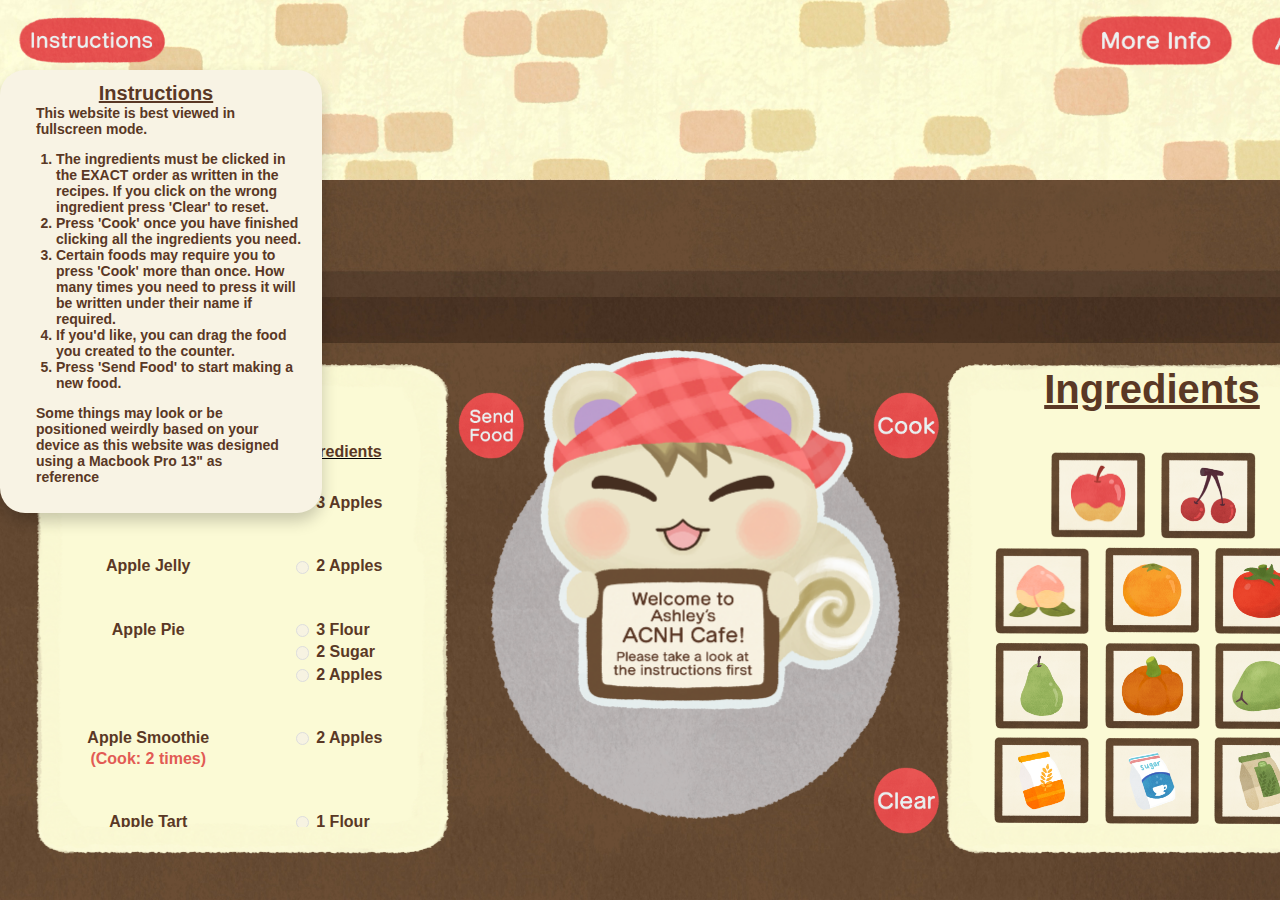
==== commit 6fd839ca: "1" ====
--- a/index.html
+++ b/index.html
@@ -80,7 +80,7 @@
         <!--start and restart-->
         <img data-value="B" class="start button" id="start2" width="67.496" height="66.616" onclick="removeImages()"
             src="images/cook.PNG">
-        <img class="reset" id="reset2" width="67.496" height="66.616" src="images/clear4.PNG">
+        <img class="reset" id="reset2" width="67.496" height="66.616" src="images/clear4.png">
         <!--<img data-value="R" class="reset" id="reset2" width="67.496" height="66.616" 
             src="images/mix.PNG">-->
         <img data-value="D" class="sendfood" id="reset" width="67.496" height="66.616" onclick="hideImage()"
